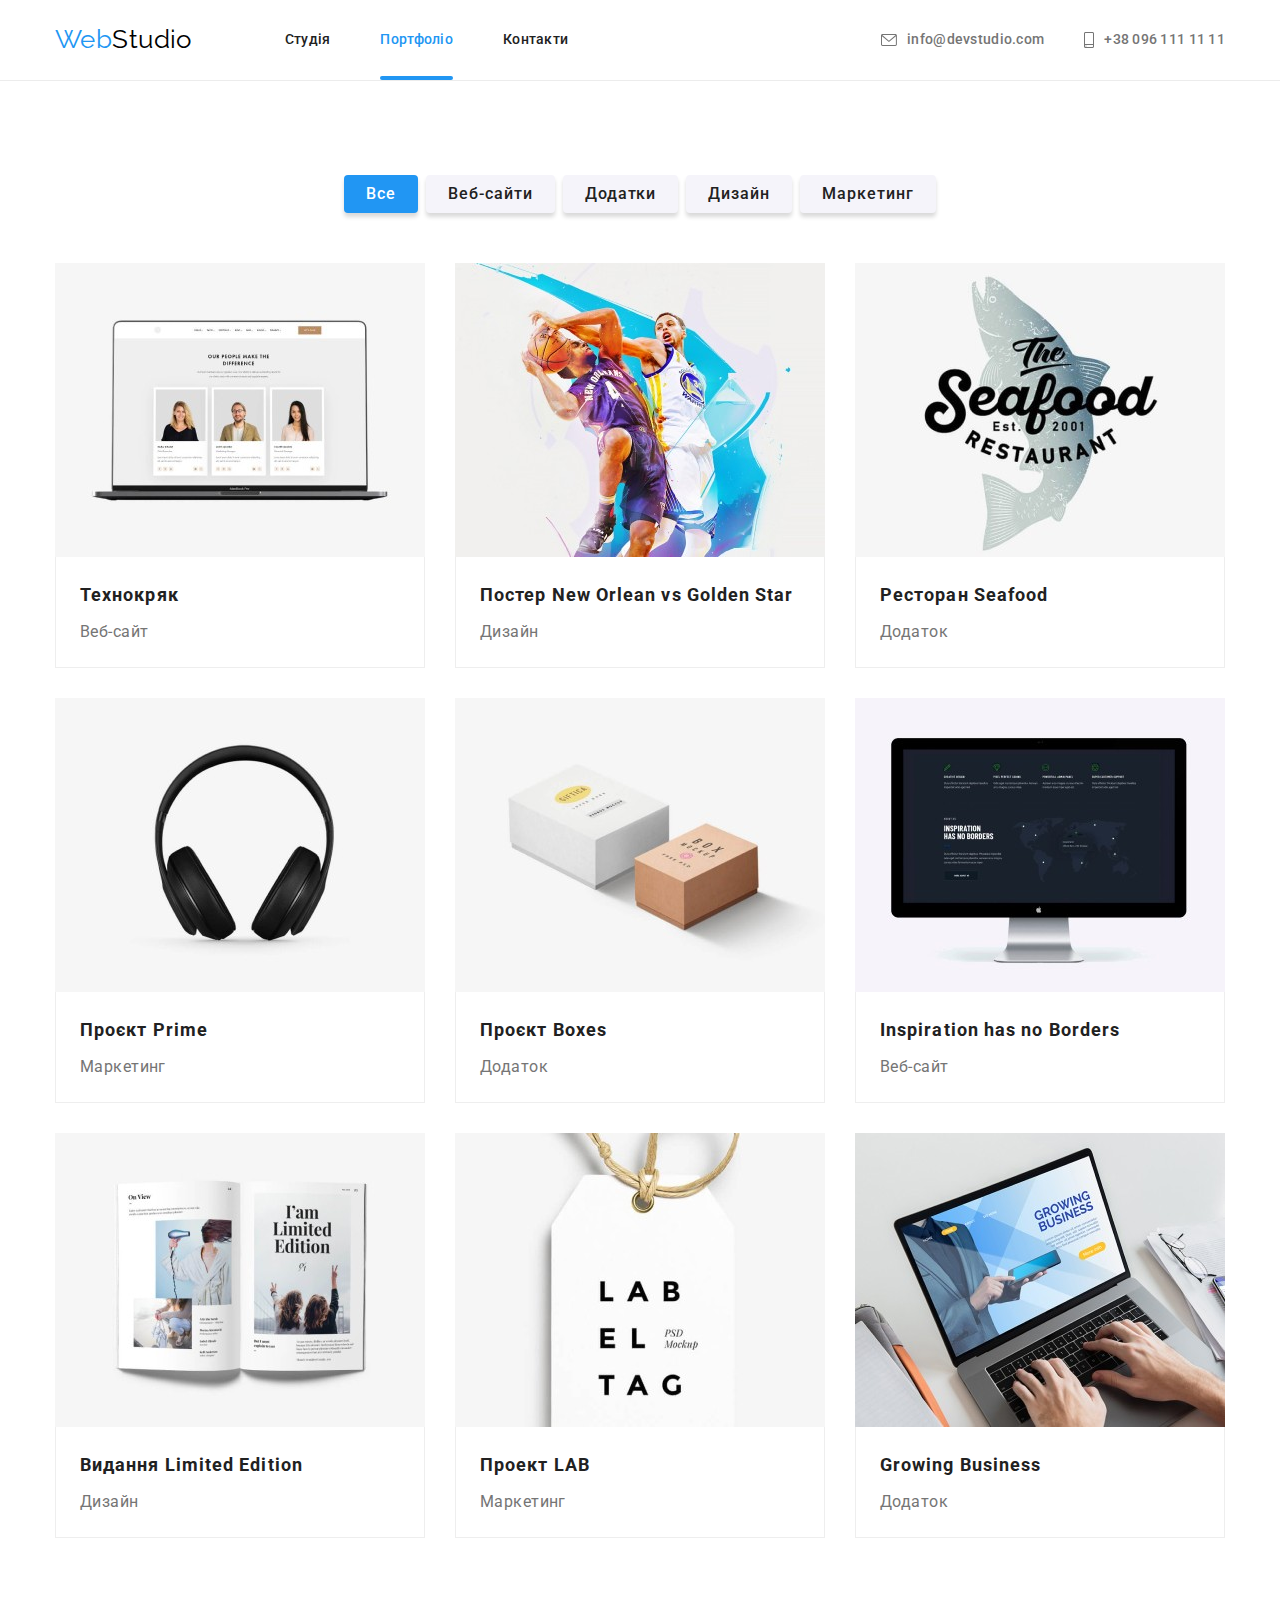
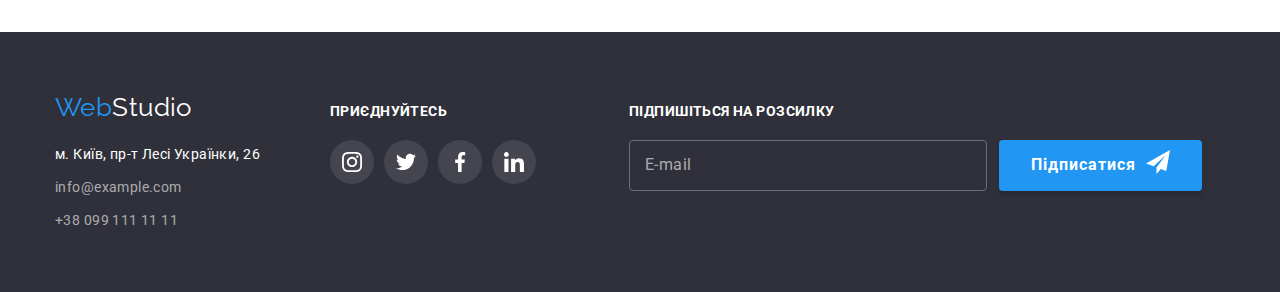
==== portfolio.html @ a23fbb8f "init project" ====
<!DOCTYPE html>
<html lang="en">
  <head>
    <meta charset="UTF-8" />
    <meta http-equiv="X-UA-Compatible" content="IE=edge" />
    <meta name="viewport" content="width=device-width, initial-scale=1.0" />
    <title>WebStudio Portfolio</title>

    <link rel="preconnect" href="https://fonts.googleapis.com" />
    <link rel="preconnect" href="https://fonts.gstatic.com" crossorigin />
    <link
      href="https://fonts.googleapis.com/css2?family=Raleway:wght@700&family=Roboto:wght@400;500;700;900&display=swap"
      rel="stylesheet"
    />
    <link
      rel="stylesheet"
      href="https://cdnjs.cloudflare.com/ajax/libs/modern-normalize/1.1.0/modern-normalize.min.css"
    />
    <link rel="stylesheet" href="./css/common.css" />
    <link rel="stylesheet" href="./css/portfolio.css" />
  </head>

  <body>
    <header class="page-header">
      <div class="container main-nav">
        <a href="./index.html" class="logo"><span>Web</span>Studio</a>

        <nav>
          <ul class="list site-nav">
            <li class="item"><a href="./index.html" class="link">Студія</a></li>
            <li class="item">
              <a href="./portfolio.html" class="link current">Портфоліо</a>
            </li>
            <li class="item"><a href="/" class="link">Контакти</a></li>
          </ul>
        </nav>

        <ul class="list contact">
          <li class="item">
            <a href="mailto:info@devstudio.com" class="link">
              <svg class="icon" width="16" height="12">
                <use href="./images/symbol-defs.svg#icon-envelope"></use>
              </svg>
              <span>info@devstudio.com</span>
            </a>
          </li>
          <li class="item">
            <a href="tel:+380961111111" class="link">
              <svg class="icon" width="10" height="16">
                <use href="./images/symbol-defs.svg#icon-smartphone"></use>
              </svg>
              <span>+38 096 111 11 11</span>
            </a>
          </li>
        </ul>
      </div>
    </header>

    <main>
      <section class="section filter-page">
        <div class="container">
          <h1 class="section-title visually-hidden">Портфоліо</h1>

          <ul class="list filter">
            <li class="filter-item">
              <button type="button" class="button primary">Все</button>
            </li>
            <li class="filter-item">
              <button type="button" class="button secondary">Веб-сайти</button>
            </li>
            <li class="filter-item">
              <button type="button" class="button secondary">Додатки</button>
            </li>
            <li class="filter-item">
              <button type="button" class="button secondary">Дизайн</button>
            </li>
            <li class="filter-item">
              <button type="button" class="button secondary">Маркетинг</button>
            </li>
          </ul>

          <ul class="list project">
            <li class="item">
              <a class="link" href="/">
                <div class="project-thumb">
                  <img
                    src="./images/project1.jpeg"
                    alt="Фото проєкта"
                    width="370"
                    height="294"
                  />
                  <p class="label">
                    Ресурс пропонує комплексні пропозиції з різним рівнем
                    функціоналу та сервісів. Все це дозволить відвідувачу
                    отримати вичерпні відомості про компанію чи приватну особу.
                  </p>
                </div>
                <div class="description">
                  <h2 class="title">Технокряк</h2>
                  <p class="text">Веб-сайт</p>
                </div>
              </a>
            </li>
            <li class="item">
              <a class="link" href="/">
                <div class="project-thumb">
                  <img
                    src="./images/project2.jpeg"
                    alt="Фото проєкта"
                    width="370"
                    height="294"
                  />
                  <p class="label">
                    Ресурс пропонує комплексні пропозиції з різним рівнем
                    функціоналу та сервісів. Все це дозволить відвідувачу
                    отримати вичерпні відомості про компанію чи приватну особу.
                  </p>
                </div>
                <div class="description">
                  <h2 class="title">Постер New Orlean vs Golden Star</h2>
                  <p class="text">Дизайн</p>
                </div>
              </a>
            </li>
            <li class="item">
              <a class="link" href="/">
                <div class="project-thumb">
                  <img
                    src="./images/project3.jpeg"
                    alt="Фото проєкта"
                    width="370"
                    height="294"
                  />
                  <p class="label">
                    Ресурс пропонує комплексні пропозиції з різним рівнем
                    функціоналу та сервісів. Все це дозволить відвідувачу
                    отримати вичерпні відомості про компанію чи приватну особу.
                  </p>
                </div>
                <div class="description">
                  <h2 class="title">Ресторан Seafood</h2>
                  <p class="text">Додаток</p>
                </div>
              </a>
            </li>
            <li class="item">
              <a class="link" href="/">
                <div class="project-thumb">
                  <img
                    src="./images/project4.jpeg"
                    alt="Фото проєкта"
                    width="370"
                    height="294"
                  />
                  <p class="label">
                    Ресурс пропонує комплексні пропозиції з різним рівнем
                    функціоналу та сервісів. Все це дозволить відвідувачу
                    отримати вичерпні відомості про компанію чи приватну особу.
                  </p>
                </div>
                <div class="description">
                  <h2 class="title">Проєкт Prime</h2>
                  <p class="text">Маркетинг</p>
                </div>
              </a>
            </li>
            <li class="item">
              <a class="link" href="/">
                <div class="project-thumb">
                  <img
                    src="./images/project5.jpeg"
                    alt="Фото проєкта"
                    width="370"
                    height="294"
                  />
                  <p class="label">
                    Ресурс пропонує комплексні пропозиції з різним рівнем
                    функціоналу та сервісів. Все це дозволить відвідувачу
                    отримати вичерпні відомості про компанію чи приватну особу.
                  </p>
                </div>
                <div class="description">
                  <h2 class="title">Проєкт Boxes</h2>
                  <p class="text">Додаток</p>
                </div>
              </a>
            </li>
            <li class="item">
              <a class="link" href="/">
                <div class="project-thumb">
                  <img
                    src="./images/project6.jpeg"
                    alt="Фото проєкта"
                    width="370"
                    height="294"
                  />
                  <p class="label">
                    Ресурс пропонує комплексні пропозиції з різним рівнем
                    функціоналу та сервісів. Все це дозволить відвідувачу
                    отримати вичерпні відомості про компанію чи приватну особу.
                  </p>
                </div>
                <div class="description">
                  <h2 class="title">Inspiration has no Borders</h2>
                  <p class="text">Веб-сайт</p>
                </div>
              </a>
            </li>
            <li class="item">
              <a class="link" href="/">
                <div class="project-thumb">
                  <img
                    src="./images/project7.jpeg"
                    alt="Фото проєкта"
                    width="370"
                    height="294"
                  />
                  <p class="label">
                    Ресурс пропонує комплексні пропозиції з різним рівнем
                    функціоналу та сервісів. Все це дозволить відвідувачу
                    отримати вичерпні відомості про компанію чи приватну особу.
                  </p>
                </div>
                <div class="description">
                  <h2 class="title">Видання Limited Edition</h2>
                  <p class="text">Дизайн</p>
                </div>
              </a>
            </li>
            <li class="item">
              <a class="link" href="/">
                <div class="project-thumb">
                  <img
                    src="./images/project8.jpeg"
                    alt="Фото проєкта"
                    width="370"
                    height="294"
                  />
                  <p class="label">
                    Ресурс пропонує комплексні пропозиції з різним рівнем
                    функціоналу та сервісів. Все це дозволить відвідувачу
                    отримати вичерпні відомості про компанію чи приватну особу.
                  </p>
                </div>
                <div class="description">
                  <h2 class="title">Проект LAB</h2>
                  <p class="text">Маркетинг</p>
                </div>
              </a>
            </li>
            <li class="item">
              <a class="link" href="/">
                <div class="project-thumb">
                  <img
                    src="./images/project9.jpeg"
                    alt="Фото проєкта"
                    width="370"
                    height="294"
                  />
                  <p class="label">
                    Ресурс пропонує комплексні пропозиції з різним рівнем
                    функціоналу та сервісів. Все це дозволить відвідувачу
                    отримати вичерпні відомості про компанію чи приватну особу.
                  </p>
                </div>
                <div class="description">
                  <h2 class="title">Growing Business</h2>
                  <p class="text">Додаток</p>
                </div>
              </a>
            </li>
          </ul>
        </div>
      </section>
    </main>

    <footer class="page-footer">
      <div class="container">
        <div class="address-page">
          <a href="./index.html" class="logo"><span>Web</span>Studio</a>

          <address>
            <ul class="list address">
              <li class="item">
                <a
                  class="link"
                  href="https://goo.gl/maps/fJJM2QCTUEpebTVs9"
                  target="_blank"
                  rel="noopener noreferrer"
                >
                  м. Київ, пр-т Лесі Українки, 26
                </a>
              </li>
              <li class="item">
                <a class="link" href="mailto:info@example.com">
                  info@example.com
                </a>
              </li>
              <li class="item no-padding-bottom">
                <a class="link" href="tel:+380991111111"> +38 099 111 11 11 </a>
              </li>
            </ul>
          </address>
        </div>

        <div class="social-footer">
          <h2 class="footer-title">Приєднуйтесь</h2>

          <ul class="list social-page">
            <li class="social-item">
              <a
                href="/"
                class="social-link"
                aria-label="Посилання на інстаграм"
              >
                <svg class="social-icon" width="20" height="20">
                  <use href="./images/symbol-defs.svg#icon-instagram"></use>
                </svg>
              </a>
            </li>
            <li class="social-item">
              <a href="/" class="social-link" aria-label="Посилання на твітер">
                <svg class="social-icon" width="20" height="20">
                  <use href="./images/symbol-defs.svg#icon-twitter"></use>
                </svg>
              </a>
            </li>
            <li class="social-item">
              <a href="/" class="social-link" aria-label="Посилання на фейсбук">
                <svg class="social-icon" width="20" height="20">
                  <use href="./images/symbol-defs.svg#icon-facebook"></use>
                </svg>
              </a>
            </li>
            <li class="social-item">
              <a
                href="/"
                class="social-link"
                aria-label="Посилання на лінкедін"
              >
                <svg class="social-icon" width="20" height="20">
                  <use href="./images/symbol-defs.svg#icon-linkedin"></use>
                </svg>
              </a>
            </li>
          </ul>
        </div>

        <div class="form-footer">
          <h2 class="footer-title">Підпишіться на розсилку</h2>

          <form class="form-mail">
            <div class="form-field">
              <input
                class="form-input"
                type="email"
                name="mail"
                id="mail"
                placeholder=" "
              />
              <label class="form-label" for="mail">E-mail</label>
            </div>

            <button class="button" type="submit">
              Підписатися
              <svg class="social-icon" width="24" height="24">
                <use href="./images/symbol-defs.svg#icon-send"></use>
              </svg>
            </button>
          </form>
        </div>
      </div>
    </footer>
  </body>
</html>
---- css/common.css ----
/* цвет основного текста #757575 */
/* вторичный цвет текста #212121 */
/* белый #FFFFFF */
/* цвет текста адреса rgba(255, 255, 255, 0.6) */
/* акцент #2196F3 */
/* вторичный цвет фона #F5F4FA */
:root {
    --primary-text-color: #757575;
    --title-text-color: #212121;
    --accent-color: #2196F3;
    --primary-white-color: #FFFFFF;
    --logo-color: #000;
    --button-bg-color: #F5F4FA;
    --footer-bg-color: #2F303A;
    --icon-color: #AFB1B8;
    --timing-function: cubic-bezier(0.4, 0, 0.2, 1);
}

body {
    position: relative;
    background-color: var(--primary-white-color);
    color: var(--primary-text-color);

    font-family: 'Roboto', sans-serif;
    font-weight: 400;
    font-size: 14px;
    line-height: 1.7;
    letter-spacing: 0.03em;
}

.list {
    padding: 0;
    margin: 0;
    list-style: none;
}

.logo {
    color: var(--logo-color);

    font-family: 'Raleway', sans-serif;
    font-size: 26px;
    line-height: 1.2;
    text-decoration: none;
}

.page-header .logo {
    padding-top: 24px;
    padding-bottom: 24px;
}

footer .logo {
    display: inline-block;
    margin-bottom: 20px;

    color: var(--primary-white-color);
}

/* page header */
.page-header {
    border-bottom: 1px solid #ECECEC;
}

.container {
    width: 1200px;
    margin: 0 auto;
    padding: 0 15px;
}

.main-nav {
    display: flex;
    align-items: center;
}

/* site nav */
.site-nav {
    display: flex;
    margin-left: 93px;
}

.site-nav > .item,
.contact > .item {
    position: relative;

    display: flex;
    align-items: center;
    padding-top: 32px;
    padding-bottom: 32px;
}

.site-nav .item:not(:last-child) {
    margin-right: 50px;
}

.site-nav .link {
    display: block;

    color: var(--title-text-color);

    font-weight: 500;
    line-height: 1.14;
    letter-spacing: 0.02em;
    text-decoration: none;

    transition: color 250ms var(--timing-function);
}

.site-nav .link.current::after {
    position: absolute;
    bottom: 0;
    left: 0;
    content: "";
    width: 100%;
    height: 4px;

    background: #2196F3;
    border-radius: 2px;
}

/* contact */
.contact {
    display: flex;
    flex-wrap: wrap;
    align-items: center;
    margin-left: auto;
}

.contact .item + .item {
    margin-left: 30px;
}

.contact .link {
    display: flex;
    flex-wrap: wrap;
    align-items: center;
    margin-left: 10px;

    color: var(--primary-text-color);

    font-weight: 500;
    line-height: 1.14;
    letter-spacing: 0.02em;
    text-decoration: none;

    transition: color 250ms var(--timing-function);
}

.contact .link .icon {
    display: block;
    margin-right: 10px;

    fill: var(--primary-text-color);

    transition: fill 250ms var(--timing-function);
}

.contact .link:hover .icon,
.contact .link:focus .icon,
.modal .modal-close:hover,
.modal .modal-close:focus  {
    fill: var(--accent-color);
}


/* button */
.button {
    display: inline-flex;
    padding: 10px 32px;
    text-align: center;
    border-radius: 4px;
    box-shadow: 0px 4px 4px rgba(0, 0, 0, 0.15);
    border: none;

    background-color: var(--accent-color);
    color: var(--primary-white-color);

    font-family: 'Roboto', sans-serif;
    font-weight: 700;
    font-size: 16px;
    line-height: 1.9;
    letter-spacing: 0.06em;

    transition: background-color 250ms var(--timing-function);

    cursor: pointer;
}

.button:hover,
.button:focus {
    background-color: #188CE8;
}

/* main */
.section {
    padding-top: 94px;
    padding-bottom: 94px;
}

.section.no-padding-bottom {
    padding-bottom: 0;
}

.section-title {
    margin-top: 0;
    margin-bottom: 50px;

    color: var(--title-text-color);

    font-weight: 700;
    font-size: 36px;
    line-height: 1.17;
    text-align: center;
}

.visually-hidden {
    position: absolute;
    white-space: nowrap;
    width: 1px;
    height: 1px;
    overflow: hidden;
    border: 0;
    padding: 0;
    clip: rect(0 0 0 0);
    clip-path: inset(50%);
    margin: -1px;
}

/* footer */
footer {
    background-color: var(--footer-bg-color);
}

.page-footer {
    padding: 60px 0;
}

.page-footer .container {
    display: flex;
    flex-wrap: wrap;
    align-items: flex-start;
}

.page-footer .address-page {
    margin-right: 70px;
}

/* address */
.address > .item {
    margin-bottom: 9px;
}

.address > .item.no-padding-bottom {
    margin-bottom: 0;
}

.address .link {
    color: rgba(255, 255, 255, 0.6);

    font-style: normal;
    text-decoration: none;

    transition: color 250ms var(--timing-function);
}

.address > .item:first-child .link {
    color: var(--primary-white-color);
    transition: color 250ms var(--timing-function);
}

/* social */
.social-footer {
    margin-right: 93px;
}
.page-footer .footer-title {
    margin-top: 12px;
    margin-bottom: 20px;

    color: var(--primary-white-color);

    font-size: 14px;
    font-weight: 700;
    line-height: 1.14;
    text-transform: uppercase;
}

.social-footer .social-page {
    display: flex;
    flex-wrap: wrap;
    justify-content: center;
}

.social-footer .social-item:not(:last-child) {
    margin-right: 10px;
}

.social-footer .social-item:not(:nth-last-child(-n + 4)) {
    margin-bottom: 10px;
}

.social-footer .social-link {
    width: 44px;
    height: 44px;
    display: flex;
    justify-content: center;
    align-items: center;

    border-radius: 50% 50%;
    background-color: rgba(255, 255, 255, 0.1);
    
    transition: background-color 250ms var(--timing-function);

    cursor: pointer;
}

.social-footer .social-link:hover,
.social-footer .social-link:focus {
    border-radius: 50% 50%;
    background-color: var(--accent-color);
}

.social-footer .social-icon,
.form-footer .social-icon {
    fill: var(--primary-white-color);
}

.social-footer .social-link:hover .social-icon,
.social-footer .social-link:focus .social-icon,
.form-footer .button:hover .social-icon,
.form-footer .button:focus .social-icon {
    fill: var(--primary-white-color);
}

/* form */
.form-footer .form-mail {
    display: flex;
    flex-wrap: wrap;
}

.form-mail .form-field {
    position: relative;
    overflow: hidden;
}

.form-footer .form-input {
    display: block;
    min-width: 358px;
    padding: 15px 16px;
    margin-right: 12px;

    background-color: rgba(255, 255, 255, 0);
    color: var(--primary-text-color);

    border: 1px solid rgba(255, 255, 255, 0.3);
    box-shadow: 0px 4px 4px rgba(0, 0, 0, 0.15);
    border-radius: 4px;
    outline: transparent;

    transition: border 250ms var(--timing-function);
}

.form-footer .form-label {
    color: rgba(255, 255, 255, 0.6);

    font-size: 16px;
    line-height: 1.25;
}

.form-mail .form-label {
    position: absolute;
    top: 50%;
    left: 16px;

    transform: translateY(-50%);
    transition: transform 250ms var(--timing-function);
}

.form-footer .social-icon {
    margin-left: 10px;
}

.form-input:hover + .form-label,
.form-input:focus + .form-label,
.form-input:not(:placeholder-shown) + .form-label {
    transform: translateY(150%);
}

.logo > span,
.site-nav .link.current,
.site-nav .link:hover,
.site-nav .link:focus,
.contact .link:hover,
.contact .link:focus,
.address .link:hover,
.address .link:focus,
.address > .item:first-child .link:hover,
.address > .item:first-child .link:focus {
    color: var(--accent-color);
}

/* backdrop */
.backdrop {
    position: fixed;
    top: 0;
    left: 0;
    width: 100%;
    height: 100%;
    background-color: rgba(0, 0, 0, 0.2);

    opacity: 1;
    transition: opacity 1000ms var(--timing-function);
}

.backdrop.is-hidden {
    opacity: 0;
    pointer-events: none;
}

/* modal */
.modal {
    position: absolute;

    min-width: 528px;
    /* min-height: 500px; */
    top: 50%;
    left: 50%;
    padding: 40px;
    text-align: center;

    background-color: #FFFFFF;
    box-shadow: 0px 1px 3px rgba(0, 0, 0, 0.12), 0px 1px 1px rgba(0, 0, 0, 0.14), 0px 2px 1px rgba(0, 0, 0, 0.2);
    border-radius: 4px;

    transform: translate(-50%, -50%) scale(1);
    transition: transform 500ms var(--timing-function) 1000ms;
}

.backdrop.is-hidden .modal {
    transform: translate(-50%, -50%) scale(0);
}

.modal .modal-close {
    position: absolute;
    top: 8px;
    right: 8px;

    width: 30px;
    height: 30px;

    background-color: var(--primary-white-color);
    border: 1px solid rgba(0, 0, 0, 0.1);
    border-radius: 50% 50%;

    transition: border 250ms var(--timing-function),
    fill 250ms var(--timing-function);
    cursor: pointer;
}

.modal .modal-close:hover,
.modal .modal-close:focus {
    border: 1px solid var(--accent-color);
}

.modal .form-legend {
    margin-bottom: 12px;

    color: var(--title-text-color);

    font-weight: 700;
    font-size: 20px;
    line-height: 1.15;
}

.form-modal {
    width: 100%;
    margin-left: auto;
    margin-right: auto;
}

.form-modal .form-field {
    position: relative;

    display: flex;
    flex-direction: column;
    text-align: left;

    font-size: 12px;
    line-height: 1.17;
    letter-spacing: 0.01em;
}

.form-modal .form-field:not(:nth-last-child(3)) {
    margin-bottom: 10px;
}

.form-field input {
    margin: 0;
    padding: 11px 12px 11px 42px;

    color: #000;
    border: 1px solid rgba(33, 33, 33, 0.2);
    border-radius: 4px;

    font-family: 'Roboto', sans-serif;
    font-weight: 400;
    font-size: 16px;
    line-height: 0;

    transition: border 250ms var(--timing-function);
    cursor: pointer;
}

.form-field span {
    margin-bottom: 4px;
}

.form-field input::placeholder {
    color: rgba(117, 117, 117, 0.5);
}

.form-field .form-icon {
    position: absolute;
    bottom: calc(0% + 12px);
    left: 12px;

    fill: var(--title-text-color);

    transition: fill 250ms var(--timing-function);
}

.form-modal .form-checkbox {
    display: flex;
    margin-bottom: 30px;
    align-items: center;
    justify-content: center;

    cursor: pointer;
}

.checkbox {
    -webkit-appearance: none;
    -moz-appearance: none;
    appearance: none;

    position: absolute;
}

.checkbox-icon {
    position: relative;
    display: inline-block;
    width: 16px;
    height: 15px;
    margin-right: 9px;

    border: 2px solid var(--title-text-color);
    border-radius: 4px;

    transition: background-color 250ms var(--timing-function),
    border 250ms var(--timing-function);
}

.checkbox:checked + .checkbox-icon {
    border-color: var(--accent-color);
    background-color: var(--accent-color);
    background-origin: content-box;
}

.checkbox:focus + .checkbox-icon {
    outline: var(--accent-color);
    border: 2px solid blue;
}

.checkbox-icon .form-icon {
    position: absolute;
    top: 50%;
    left: 50%;
    transform: translate(-50%, -50%);
    fill: transparent;

    transition: fill 250ms var(--timing-function);
}

.checkbox:checked + .checkbox-icon .form-icon {
    fill: var(--primary-white-color);
}

.form-checkbox a {
    color: var(--accent-color);
}

.form-field .comment {
    resize: none;
    padding: 11px 16px;

    color: #000;
    border: 1px solid rgba(33, 33, 33, 0.2);
    border-radius: 4px;

    cursor: pointer;
}

.form-field:nth-last-child(3) {
    margin-bottom: 20px;
}

.form-modal .button {
    padding: 10px 52px;
}

.form-input:hover,
.form-input:focus,
.form-field .comment:hover,
.form-field .comment:focus {
    border: 1px solid var(--accent-color); 
}

.form-field:hover .form-icon,
.form-input:focus + .form-icon {
    fill: var(--accent-color);
}
---- css/portfolio.css ----
.filter {
    display: flex;
    flex-wrap: wrap;
    justify-content: center;
    margin-bottom: 50px;

}

.filter .filter-item:not(:last-child) {
    margin-right: 8px;
}

.filter .button {
    padding: 6px 22px;
    border-radius: 4px;
    border: none;
    /* margin-right: 8px; */

    font-family: 'Roboto', sans-serif;
    font-weight: 500;
    font-size: 16px;
    line-height: 1.6;

    transition: background-color 250ms var(--timing-function), 
    color 250ms var(--timing-function), 
    box-shadow 250ms var(--timing-function);

    cursor: pointer;
}

.filter .button.primary {
    background-color: var(--accent-color);
    color: var(--primary-white-color);
}

.filter .button.secondary {
    background-color: var(--button-bg-color);
    color: var(--title-text-color);
}

.filter .button:hover,
.filter .button:focus {
    background-color: var(--accent-color);
    color: var(--primary-white-color);
    box-shadow: 0px 3px 1px rgba(0, 0, 0, 0.1), 0px 1px 2px rgba(0, 0, 0, 0.08), 0px 2px 2px rgba(0, 0, 0, 0.12);
}

.project {
    display: flex;
    flex-wrap: wrap;
    margin: -15px;
}

.project > .item {
    margin: 15px;
    width: 370px;
    line-height: 0;
}

.project .link {
    display: block;
    transition: box-shadow 250ms var(--timing-function);

    cursor: pointer;
}

.project .link:hover,
.project .link:focus {
    box-shadow: 0px 1px 1px rgba(0, 0, 0, 0.12), 0px 4px 4px rgba(0, 0, 0, 0.06), 1px 4px 6px rgba(0, 0, 0, 0.16);
}

.project a {
    text-decoration: none;
}

.project a:visited {
    color: inherit;
}

.project .project-thumb {
    position: relative;
    overflow: hidden;
}

.project .project-thumb::before {
    position: absolute;
    content: "";
    width: 100%;
    height: 100%;
    
    background-color: rgba(33, 150, 243, 0.9);

    transform: translateY(100%);
    transition: transform 250ms var(--timing-function);
}

.project .link:hover .project-thumb::before,
.project .link:focus .project-thumb::before {
    transform: translateY(0);
}

.project-thumb .label {
    position: absolute;

    width: 322px;
    margin: 0;
    top: 150%;
    left: 50%;
    
    color: #FFFFFF;
    font-size: 18px;
    line-height: 1.56;

    transform: translate(-50%, -50%);
    transition: transform 250ms var(--timing-function);
}

.project .link:hover .label,
.project .link:focus .label {
    transform: translate(-50%, -225%);
}

.description {
    padding: 20px 24px;
    border-right: 1px solid #EEEEEE;
    border-left: 1px solid #EEEEEE;
    border-bottom: 1px solid #EEEEEE;
    text-align: left;
}

.project .title {
    margin-top: 0;
    margin-bottom: 4px;

    color: var(--title-text-color);

    font-weight: 700;
    font-size: 18px;
    line-height: 2;
    letter-spacing: 0.06em;
}

.project .text {
    margin-top: 0;
    margin-bottom: 0;

    color: var(--primary-text-color);

    font-size: 16px;
    line-height: 1.88;
}
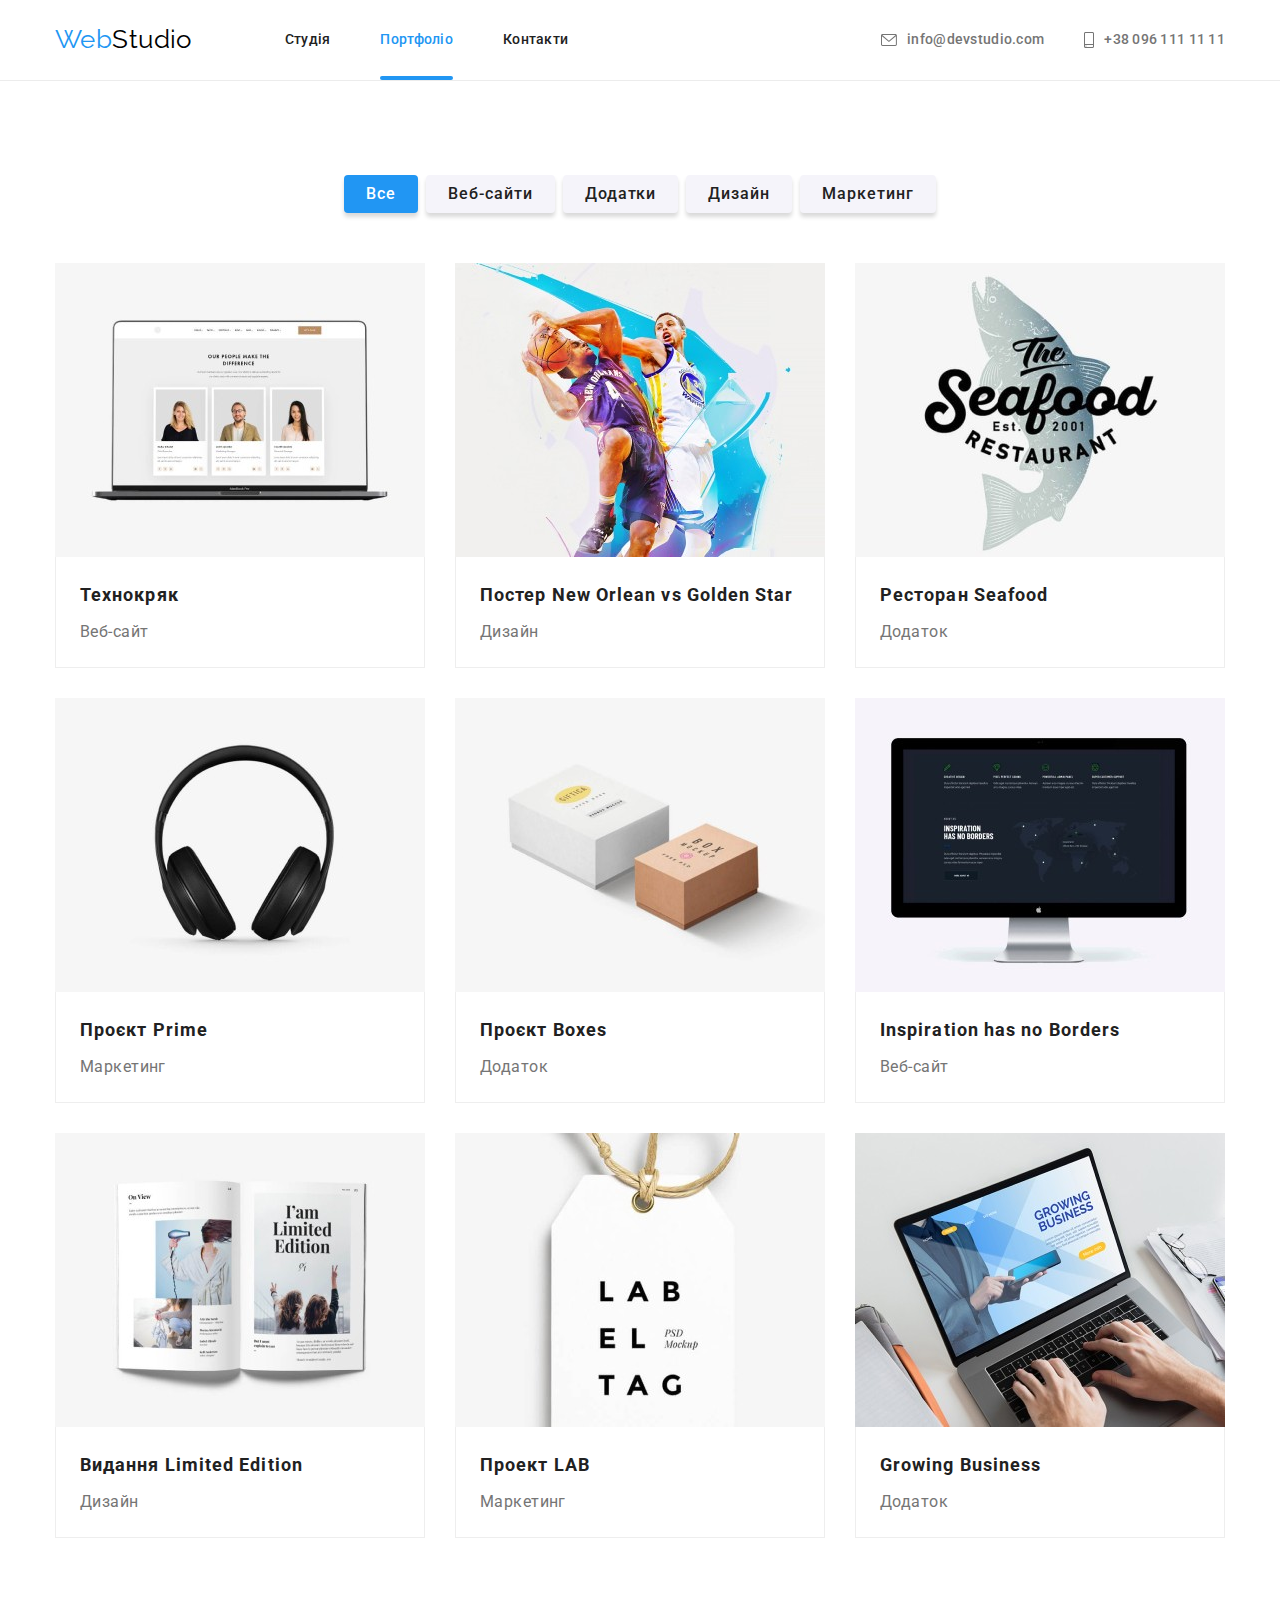
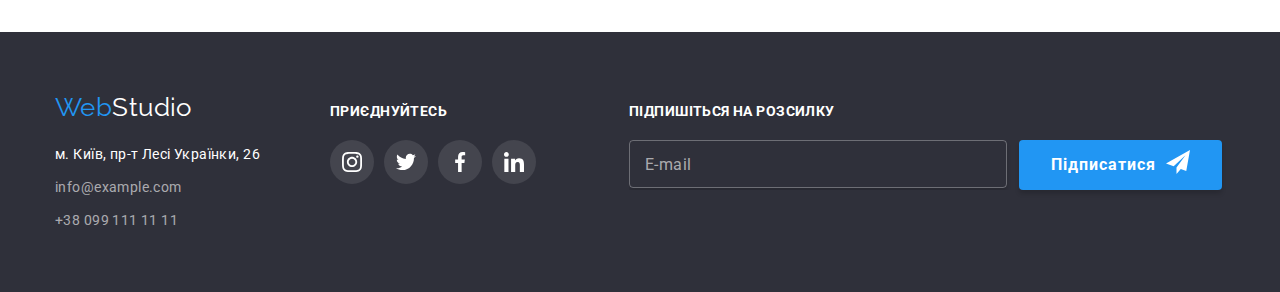
==== commit 84ac1738: "add BEM" ====
--- a/portfolio.html
+++ b/portfolio.html
@@ -22,31 +22,35 @@
 
   <body>
     <header class="page-header">
-      <div class="container main-nav">
-        <a href="./index.html" class="logo"><span>Web</span>Studio</a>
-
-        <nav>
+      <div class="container page-header__main-nav">
+        <a href="./index.html" class="logo page-header__logo"><span class="logo__text">Web</span>Studio</a>
+
+        <nav class="page-header__nav">
           <ul class="list site-nav">
-            <li class="item"><a href="./index.html" class="link">Студія</a></li>
-            <li class="item">
-              <a href="./portfolio.html" class="link current">Портфоліо</a>
-            </li>
-            <li class="item"><a href="/" class="link">Контакти</a></li>
+            <li class="site-nav__item">
+              <a href="/" class="site-nav__link">Студія</a>
+            </li>
+            <li class="site-nav__item">
+              <a href="./portfolio.html" class="site-nav__link site-nav__link--current">Портфоліо</a>
+            </li>
+            <li class="site-nav__item">
+              <a href="/" class="site-nav__link">Контакти</a>
+            </li>
           </ul>
         </nav>
 
         <ul class="list contact">
-          <li class="item">
-            <a href="mailto:info@devstudio.com" class="link">
-              <svg class="icon" width="16" height="12">
+          <li class="contact__item">
+            <a href="mailto:info@devstudio.com" class="contact__link">
+              <svg class="contact__icon" width="16" height="12">
                 <use href="./images/symbol-defs.svg#icon-envelope"></use>
               </svg>
               <span>info@devstudio.com</span>
             </a>
           </li>
-          <li class="item">
-            <a href="tel:+380961111111" class="link">
-              <svg class="icon" width="10" height="16">
+          <li class="contact__item">
+            <a href="tel:+380961111111" class="contact__link">
+              <svg class="contact__icon" width="10" height="16">
                 <use href="./images/symbol-defs.svg#icon-smartphone"></use>
               </svg>
               <span>+38 096 111 11 11</span>
@@ -275,70 +279,81 @@
     </main>
 
     <footer class="page-footer">
-      <div class="container">
+      <div class="container page-footer__container">
         <div class="address-page">
-          <a href="./index.html" class="logo"><span>Web</span>Studio</a>
+          <a href="./index.html" class="logo page-footer__logo"
+            ><span class="logo__text">Web</span>Studio</a
+          >
 
           <address>
             <ul class="list address">
-              <li class="item">
+              <li class="address__item">
                 <a
-                  class="link"
+                  class="address__link address__link--white-color"
                   href="https://goo.gl/maps/fJJM2QCTUEpebTVs9"
                   target="_blank"
                   rel="noopener noreferrer"
+                  >м. Київ, пр-т Лесі Українки, 26</a
                 >
-                  м. Київ, пр-т Лесі Українки, 26
-                </a>
               </li>
-              <li class="item">
-                <a class="link" href="mailto:info@example.com">
-                  info@example.com
-                </a>
+              <li class="address__item">
+                <a class="address__link" href="mailto:info@example.com"
+                  >info@example.com</a
+                >
               </li>
-              <li class="item no-padding-bottom">
-                <a class="link" href="tel:+380991111111"> +38 099 111 11 11 </a>
+              <li class="address__item no-padding-bottom">
+                <a class="address__link" href="tel:+380991111111"
+                  >+38 099 111 11 11</a
+                >
               </li>
             </ul>
           </address>
         </div>
 
-        <div class="social-footer">
-          <h2 class="footer-title">Приєднуйтесь</h2>
-
-          <ul class="list social-page">
-            <li class="social-item">
+        <div class="social-page">
+          <h2 class="footer__title">Приєднуйтесь</h2>
+
+          <ul class="list social">
+            <li class="social__item">
               <a
+                class="social__link"
                 href="/"
-                class="social-link"
                 aria-label="Посилання на інстаграм"
               >
-                <svg class="social-icon" width="20" height="20">
+                <svg class="social__icon" width="20" height="20">
                   <use href="./images/symbol-defs.svg#icon-instagram"></use>
                 </svg>
               </a>
             </li>
-            <li class="social-item">
-              <a href="/" class="social-link" aria-label="Посилання на твітер">
-                <svg class="social-icon" width="20" height="20">
+            <li class="social__item">
+              <a 
+              class="social__link" 
+              href="/" 
+              aria-label="Посилання на твітер"
+              >
+                <svg class="social__icon" width="20" height="20">
                   <use href="./images/symbol-defs.svg#icon-twitter"></use>
                 </svg>
               </a>
             </li>
-            <li class="social-item">
-              <a href="/" class="social-link" aria-label="Посилання на фейсбук">
-                <svg class="social-icon" width="20" height="20">
+            <li class="social__item">
+              <a
+                class="social__link"
+                href="/"
+                aria-label="Посилання на фейсбук"
+              >
+                <svg class="social__icon" width="20" height="20">
                   <use href="./images/symbol-defs.svg#icon-facebook"></use>
                 </svg>
               </a>
             </li>
-            <li class="social-item">
+            <li class="social__item">
               <a
+                class="social__link"
                 href="/"
-                class="social-link"
                 aria-label="Посилання на лінкедін"
               >
-                <svg class="social-icon" width="20" height="20">
+                <svg class="social__icon" width="20" height="20">
                   <use href="./images/symbol-defs.svg#icon-linkedin"></use>
                 </svg>
               </a>
@@ -346,24 +361,28 @@
           </ul>
         </div>
 
-        <div class="form-footer">
-          <h2 class="footer-title">Підпишіться на розсилку</h2>
+        <div class="form-page">
+          <h2 class="footer__title">Підпишіться на розсилку</h2>
 
           <form class="form-mail">
-            <div class="form-field">
+            <div class="form-mail__field">
               <input
-                class="form-input"
+                class="form-mail__input"
                 type="email"
                 name="mail"
                 id="mail"
                 placeholder=" "
               />
-              <label class="form-label" for="mail">E-mail</label>
+              <label class="form-mail__label" for="mail">E-mail</label>
             </div>
 
             <button class="button" type="submit">
               Підписатися
-              <svg class="social-icon" width="24" height="24">
+              <svg
+                class="button__icon button__icon--left"
+                width="24"
+                height="24"
+              >
                 <use href="./images/symbol-defs.svg#icon-send"></use>
               </svg>
             </button>
--- a/css/common.css
+++ b/css/common.css
@@ -34,183 +34,6 @@
     list-style: none;
 }
 
-.logo {
-    color: var(--logo-color);
-
-    font-family: 'Raleway', sans-serif;
-    font-size: 26px;
-    line-height: 1.2;
-    text-decoration: none;
-}
-
-.page-header .logo {
-    padding-top: 24px;
-    padding-bottom: 24px;
-}
-
-footer .logo {
-    display: inline-block;
-    margin-bottom: 20px;
-
-    color: var(--primary-white-color);
-}
-
-/* page header */
-.page-header {
-    border-bottom: 1px solid #ECECEC;
-}
-
-.container {
-    width: 1200px;
-    margin: 0 auto;
-    padding: 0 15px;
-}
-
-.main-nav {
-    display: flex;
-    align-items: center;
-}
-
-/* site nav */
-.site-nav {
-    display: flex;
-    margin-left: 93px;
-}
-
-.site-nav > .item,
-.contact > .item {
-    position: relative;
-
-    display: flex;
-    align-items: center;
-    padding-top: 32px;
-    padding-bottom: 32px;
-}
-
-.site-nav .item:not(:last-child) {
-    margin-right: 50px;
-}
-
-.site-nav .link {
-    display: block;
-
-    color: var(--title-text-color);
-
-    font-weight: 500;
-    line-height: 1.14;
-    letter-spacing: 0.02em;
-    text-decoration: none;
-
-    transition: color 250ms var(--timing-function);
-}
-
-.site-nav .link.current::after {
-    position: absolute;
-    bottom: 0;
-    left: 0;
-    content: "";
-    width: 100%;
-    height: 4px;
-
-    background: #2196F3;
-    border-radius: 2px;
-}
-
-/* contact */
-.contact {
-    display: flex;
-    flex-wrap: wrap;
-    align-items: center;
-    margin-left: auto;
-}
-
-.contact .item + .item {
-    margin-left: 30px;
-}
-
-.contact .link {
-    display: flex;
-    flex-wrap: wrap;
-    align-items: center;
-    margin-left: 10px;
-
-    color: var(--primary-text-color);
-
-    font-weight: 500;
-    line-height: 1.14;
-    letter-spacing: 0.02em;
-    text-decoration: none;
-
-    transition: color 250ms var(--timing-function);
-}
-
-.contact .link .icon {
-    display: block;
-    margin-right: 10px;
-
-    fill: var(--primary-text-color);
-
-    transition: fill 250ms var(--timing-function);
-}
-
-.contact .link:hover .icon,
-.contact .link:focus .icon,
-.modal .modal-close:hover,
-.modal .modal-close:focus  {
-    fill: var(--accent-color);
-}
-
-
-/* button */
-.button {
-    display: inline-flex;
-    padding: 10px 32px;
-    text-align: center;
-    border-radius: 4px;
-    box-shadow: 0px 4px 4px rgba(0, 0, 0, 0.15);
-    border: none;
-
-    background-color: var(--accent-color);
-    color: var(--primary-white-color);
-
-    font-family: 'Roboto', sans-serif;
-    font-weight: 700;
-    font-size: 16px;
-    line-height: 1.9;
-    letter-spacing: 0.06em;
-
-    transition: background-color 250ms var(--timing-function);
-
-    cursor: pointer;
-}
-
-.button:hover,
-.button:focus {
-    background-color: #188CE8;
-}
-
-/* main */
-.section {
-    padding-top: 94px;
-    padding-bottom: 94px;
-}
-
-.section.no-padding-bottom {
-    padding-bottom: 0;
-}
-
-.section-title {
-    margin-top: 0;
-    margin-bottom: 50px;
-
-    color: var(--title-text-color);
-
-    font-weight: 700;
-    font-size: 36px;
-    line-height: 1.17;
-    text-align: center;
-}
-
 .visually-hidden {
     position: absolute;
     white-space: nowrap;
@@ -224,53 +47,201 @@
     margin: -1px;
 }
 
+/* logo */
+.logo {
+    display: inline-block;
+    color: var(--logo-color);
+
+    font-family: 'Raleway', sans-serif;
+    font-size: 26px;
+    line-height: 1.2;
+    text-decoration: none;
+}
+
+.page-header__logo {
+    padding-top: 24px;
+    padding-bottom: 24px;
+}
+
+.page-footer__logo {
+    margin-bottom: 20px;
+
+    color: var(--primary-white-color);
+}
+
+/* page header */
+.page-header {
+    border-bottom: 1px solid #ECECEC;
+}
+
+.container {
+    width: 1200px;
+    margin: 0 auto;
+    padding: 0 15px;
+}
+
+.page-header__main-nav {
+    display: flex;
+    align-items: center;
+} 
+
+/* site nav */
+.site-nav {
+    display: flex;
+    margin-left: 93px;
+}
+
+.site-nav__item,
+.contact__item {
+    position: relative;
+
+    display: flex;
+    align-items: center;
+    padding-top: 32px;
+    padding-bottom: 32px;
+}
+
+.site-nav__item:not(:last-child) {
+    margin-right: 50px;
+}
+
+.site-nav__link {
+    display: block;
+
+    color: var(--title-text-color);
+
+    font-weight: 500;
+    line-height: 1.14;
+    letter-spacing: 0.02em;
+    text-decoration: none;
+
+    transition: color 250ms var(--timing-function);
+}
+
+.site-nav__link--current::after {
+    position: absolute;
+
+    bottom: 0;
+    left: 0;
+    content: "";
+    width: 100%;
+    height: 4px;
+
+    background: #2196F3;
+    border-radius: 2px;
+}
+
+/* contact */
+.contact {
+    display: flex;
+    flex-wrap: wrap;
+    align-items: center;
+    margin-left: auto;
+}
+
+.contact__item + .contact__item {
+    margin-left: 30px;
+}
+
+.contact__link {
+    display: flex;
+    flex-wrap: wrap;
+    align-items: center;
+    margin-left: 10px;
+
+    color: var(--primary-text-color);
+
+    font-weight: 500;
+    line-height: 1.14;
+    letter-spacing: 0.02em;
+    text-decoration: none;
+
+    transition: color 250ms var(--timing-function);
+}
+
+.contact__icon {
+    display: block;
+    margin-right: 10px;
+
+    fill: var(--primary-text-color);
+
+    transition: fill 250ms var(--timing-function);
+}
+
+.contact__link:hover .contact__icon,
+.contact__link:focus .contact__icon  {
+    fill: var(--accent-color);
+}
+
+
+/* button */
+.button {
+    display: inline-flex;
+    padding: 10px 32px;
+    text-align: center;
+    border-radius: 4px;
+    box-shadow: 0px 4px 4px rgba(0, 0, 0, 0.15);
+    border: none;
+
+    background-color: var(--accent-color);
+    color: var(--primary-white-color);
+
+    font-family: 'Roboto', sans-serif;
+    font-weight: 700;
+    font-size: 16px;
+    line-height: 1.9;
+    letter-spacing: 0.06em;
+
+    transition: background-color 250ms var(--timing-function);
+
+    cursor: pointer;
+}
+
+.button:hover,
+.button:focus {
+    background-color: #188CE8;
+}
+
+.button--big {
+    padding: 10px 52px;
+}
+
+/* main */
+.section {
+    padding-top: 94px;
+    padding-bottom: 94px;
+}
+
+.no-padding-bottom {
+    padding-bottom: 0;
+}
+
+.section__title {
+    margin-top: 0;
+    margin-bottom: 50px;
+
+    color: var(--title-text-color);
+
+    font-weight: 700;
+    font-size: 36px;
+    line-height: 1.17;
+    text-align: center;
+}
+
 /* footer */
-footer {
-    background-color: var(--footer-bg-color);
-}
-
 .page-footer {
     padding: 60px 0;
-}
-
-.page-footer .container {
+
+    background-color: var(--footer-bg-color);
+}
+
+.page-footer__container {
     display: flex;
     flex-wrap: wrap;
     align-items: flex-start;
 }
 
-.page-footer .address-page {
-    margin-right: 70px;
-}
-
-/* address */
-.address > .item {
-    margin-bottom: 9px;
-}
-
-.address > .item.no-padding-bottom {
-    margin-bottom: 0;
-}
-
-.address .link {
-    color: rgba(255, 255, 255, 0.6);
-
-    font-style: normal;
-    text-decoration: none;
-
-    transition: color 250ms var(--timing-function);
-}
-
-.address > .item:first-child .link {
-    color: var(--primary-white-color);
-    transition: color 250ms var(--timing-function);
-}
-
-/* social */
-.social-footer {
-    margin-right: 93px;
-}
-.page-footer .footer-title {
+.footer__title {
     margin-top: 12px;
     margin-bottom: 20px;
 
@@ -282,67 +253,93 @@
     text-transform: uppercase;
 }
 
-.social-footer .social-page {
+/* address */
+.address-page {
+    margin-right: 70px;
+}
+
+.address__item:not(:last-child) {
+    margin-bottom: 9px;
+}
+
+.address__link {
+    color: rgba(255, 255, 255, 0.6);
+
+    font-style: normal;
+    text-decoration: none;
+
+    transition: color 250ms var(--timing-function);
+}
+
+.address__link--white-color {
+    color: var(--primary-white-color);
+
+    transition: color 250ms var(--timing-function);
+}
+
+/* social */
+.social-page {
+    margin-right: 93px;
+}
+
+.social {
     display: flex;
     flex-wrap: wrap;
     justify-content: center;
 }
 
-.social-footer .social-item:not(:last-child) {
+.social__item:not(:last-child) {
     margin-right: 10px;
 }
 
-.social-footer .social-item:not(:nth-last-child(-n + 4)) {
+.social__item:not(:nth-last-child(-n + 4)) {
     margin-bottom: 10px;
 }
 
-.social-footer .social-link {
+.social__link {
+    display: flex;
+    justify-content: center;
+    align-items: center;
+
     width: 44px;
     height: 44px;
-    display: flex;
-    justify-content: center;
-    align-items: center;
 
     border-radius: 50% 50%;
     background-color: rgba(255, 255, 255, 0.1);
     
     transition: background-color 250ms var(--timing-function);
-
     cursor: pointer;
 }
 
-.social-footer .social-link:hover,
-.social-footer .social-link:focus {
+.social__link:hover,
+.social__link:focus {
     border-radius: 50% 50%;
     background-color: var(--accent-color);
 }
 
-.social-footer .social-icon,
-.form-footer .social-icon {
+.social__icon,
+.button__icon {
     fill: var(--primary-white-color);
 }
 
-.social-footer .social-link:hover .social-icon,
-.social-footer .social-link:focus .social-icon,
-.form-footer .button:hover .social-icon,
-.form-footer .button:focus .social-icon {
-    fill: var(--primary-white-color);
+.button__icon--left {
+    margin-left: 10px;
 }
 
 /* form */
-.form-footer .form-mail {
-    display: flex;
-    flex-wrap: wrap;
-}
-
-.form-mail .form-field {
+.form-mail {
+    display: flex;
+}
+
+.form-mail__field {
     position: relative;
     overflow: hidden;
 }
 
-.form-footer .form-input {
-    display: block;
-    min-width: 358px;
+.form-mail__input {
+    display: inline-block;
+
+    min-width: 378px;
     padding: 15px 16px;
     margin-right: 12px;
 
@@ -357,42 +354,36 @@
     transition: border 250ms var(--timing-function);
 }
 
-.form-footer .form-label {
+.form-mail__label {
+    position: absolute;
+    top: 50%;
+    left: 16px;
+
     color: rgba(255, 255, 255, 0.6);
 
     font-size: 16px;
     line-height: 1.25;
-}
-
-.form-mail .form-label {
-    position: absolute;
-    top: 50%;
-    left: 16px;
 
     transform: translateY(-50%);
     transition: transform 250ms var(--timing-function);
 }
 
-.form-footer .social-icon {
-    margin-left: 10px;
-}
-
-.form-input:hover + .form-label,
-.form-input:focus + .form-label,
-.form-input:not(:placeholder-shown) + .form-label {
+.form-mail__input:hover + .form-mail__label,
+.form-mail__input:focus + .form-mail__label,
+.form-mail__input:not(:placeholder-shown) + .form-mail__label {
     transform: translateY(150%);
 }
 
-.logo > span,
-.site-nav .link.current,
-.site-nav .link:hover,
-.site-nav .link:focus,
-.contact .link:hover,
-.contact .link:focus,
-.address .link:hover,
-.address .link:focus,
-.address > .item:first-child .link:hover,
-.address > .item:first-child .link:focus {
+.logo__text,
+.site-nav__link--current,
+.site-nav__link:hover,
+.site-nav__link:focus,
+.contact__link:hover,
+.contact__link:focus,
+.address__link:hover,
+.address__link:focus,
+.address__item:first-child .address__link:hover,
+.address__item:first-child .address__link:focus {
     color: var(--accent-color);
 }
 
@@ -419,7 +410,6 @@
     position: absolute;
 
     min-width: 528px;
-    /* min-height: 500px; */
     top: 50%;
     left: 50%;
     padding: 40px;
@@ -437,7 +427,7 @@
     transform: translate(-50%, -50%) scale(0);
 }
 
-.modal .modal-close {
+.modal__close {
     position: absolute;
     top: 8px;
     right: 8px;
@@ -454,12 +444,14 @@
     cursor: pointer;
 }
 
-.modal .modal-close:hover,
-.modal .modal-close:focus {
+.modal__close:hover,
+.modal__close:focus {
     border: 1px solid var(--accent-color);
-}
-
-.modal .form-legend {
+    fill: var(--accent-color);
+}
+
+/* form */
+.form-legend {
     margin-bottom: 12px;
 
     color: var(--title-text-color);
@@ -475,7 +467,7 @@
     margin-right: auto;
 }
 
-.form-modal .form-field {
+.form-modal__field {
     position: relative;
 
     display: flex;
@@ -487,11 +479,11 @@
     letter-spacing: 0.01em;
 }
 
-.form-modal .form-field:not(:nth-last-child(3)) {
+.form-modal__field:not(:nth-last-child(3)) {
     margin-bottom: 10px;
 }
 
-.form-field input {
+.form-modal__input {
     margin: 0;
     padding: 11px 12px 11px 42px;
 
@@ -508,15 +500,15 @@
     cursor: pointer;
 }
 
-.form-field span {
+.form-modal__comment::placeholder {
+    color: rgba(117, 117, 117, 0.5);
+}
+
+.form-modal__label {
     margin-bottom: 4px;
 }
 
-.form-field input::placeholder {
-    color: rgba(117, 117, 117, 0.5);
-}
-
-.form-field .form-icon {
+.form-modal__icon {
     position: absolute;
     bottom: calc(0% + 12px);
     left: 12px;
@@ -526,7 +518,34 @@
     transition: fill 250ms var(--timing-function);
 }
 
-.form-modal .form-checkbox {
+.form-modal__comment {
+    resize: none;
+    padding: 11px 16px;
+
+    color: #000;
+    border: 1px solid rgba(33, 33, 33, 0.2);
+    border-radius: 4px;
+
+    cursor: pointer;
+}
+
+.form-modal__field:nth-last-child(3) {
+    margin-bottom: 20px;
+}
+
+.form-modal__input:hover,
+.form-modal__input:focus,
+.form-modal__comment:hover,
+.form-modal__comment:focus {
+    border: 1px solid var(--accent-color); 
+}
+
+.form-modal__field:hover .form-modal__icon,
+.form-modal__input:focus + .form-modal__icon {
+    fill: var(--accent-color);
+}
+
+.form-modal__field-check {
     display: flex;
     margin-bottom: 30px;
     align-items: center;
@@ -535,7 +554,7 @@
     cursor: pointer;
 }
 
-.checkbox {
+.form-modal__input-check {
     -webkit-appearance: none;
     -moz-appearance: none;
     appearance: none;
@@ -543,7 +562,7 @@
     position: absolute;
 }
 
-.checkbox-icon {
+.form-modal__box-check {
     position: relative;
     display: inline-block;
     width: 16px;
@@ -557,18 +576,18 @@
     border 250ms var(--timing-function);
 }
 
-.checkbox:checked + .checkbox-icon {
+.form-modal__input-check:checked + .form-modal__box-check {
     border-color: var(--accent-color);
     background-color: var(--accent-color);
     background-origin: content-box;
 }
 
-.checkbox:focus + .checkbox-icon {
+.form-modal__input-check:focus + .form-modal__box-check {
     outline: var(--accent-color);
     border: 2px solid blue;
 }
 
-.checkbox-icon .form-icon {
+.form-modal__icon-check {
     position: absolute;
     top: 50%;
     left: 50%;
@@ -578,41 +597,11 @@
     transition: fill 250ms var(--timing-function);
 }
 
-.checkbox:checked + .checkbox-icon .form-icon {
+.form-modal__input-check:checked + .form-modal__box-check .form-modal__icon-check {
     fill: var(--primary-white-color);
 }
 
-.form-checkbox a {
+.form-modal__link {
     color: var(--accent-color);
 }
 
-.form-field .comment {
-    resize: none;
-    padding: 11px 16px;
-
-    color: #000;
-    border: 1px solid rgba(33, 33, 33, 0.2);
-    border-radius: 4px;
-
-    cursor: pointer;
-}
-
-.form-field:nth-last-child(3) {
-    margin-bottom: 20px;
-}
-
-.form-modal .button {
-    padding: 10px 52px;
-}
-
-.form-input:hover,
-.form-input:focus,
-.form-field .comment:hover,
-.form-field .comment:focus {
-    border: 1px solid var(--accent-color); 
-}
-
-.form-field:hover .form-icon,
-.form-input:focus + .form-icon {
-    fill: var(--accent-color);
-}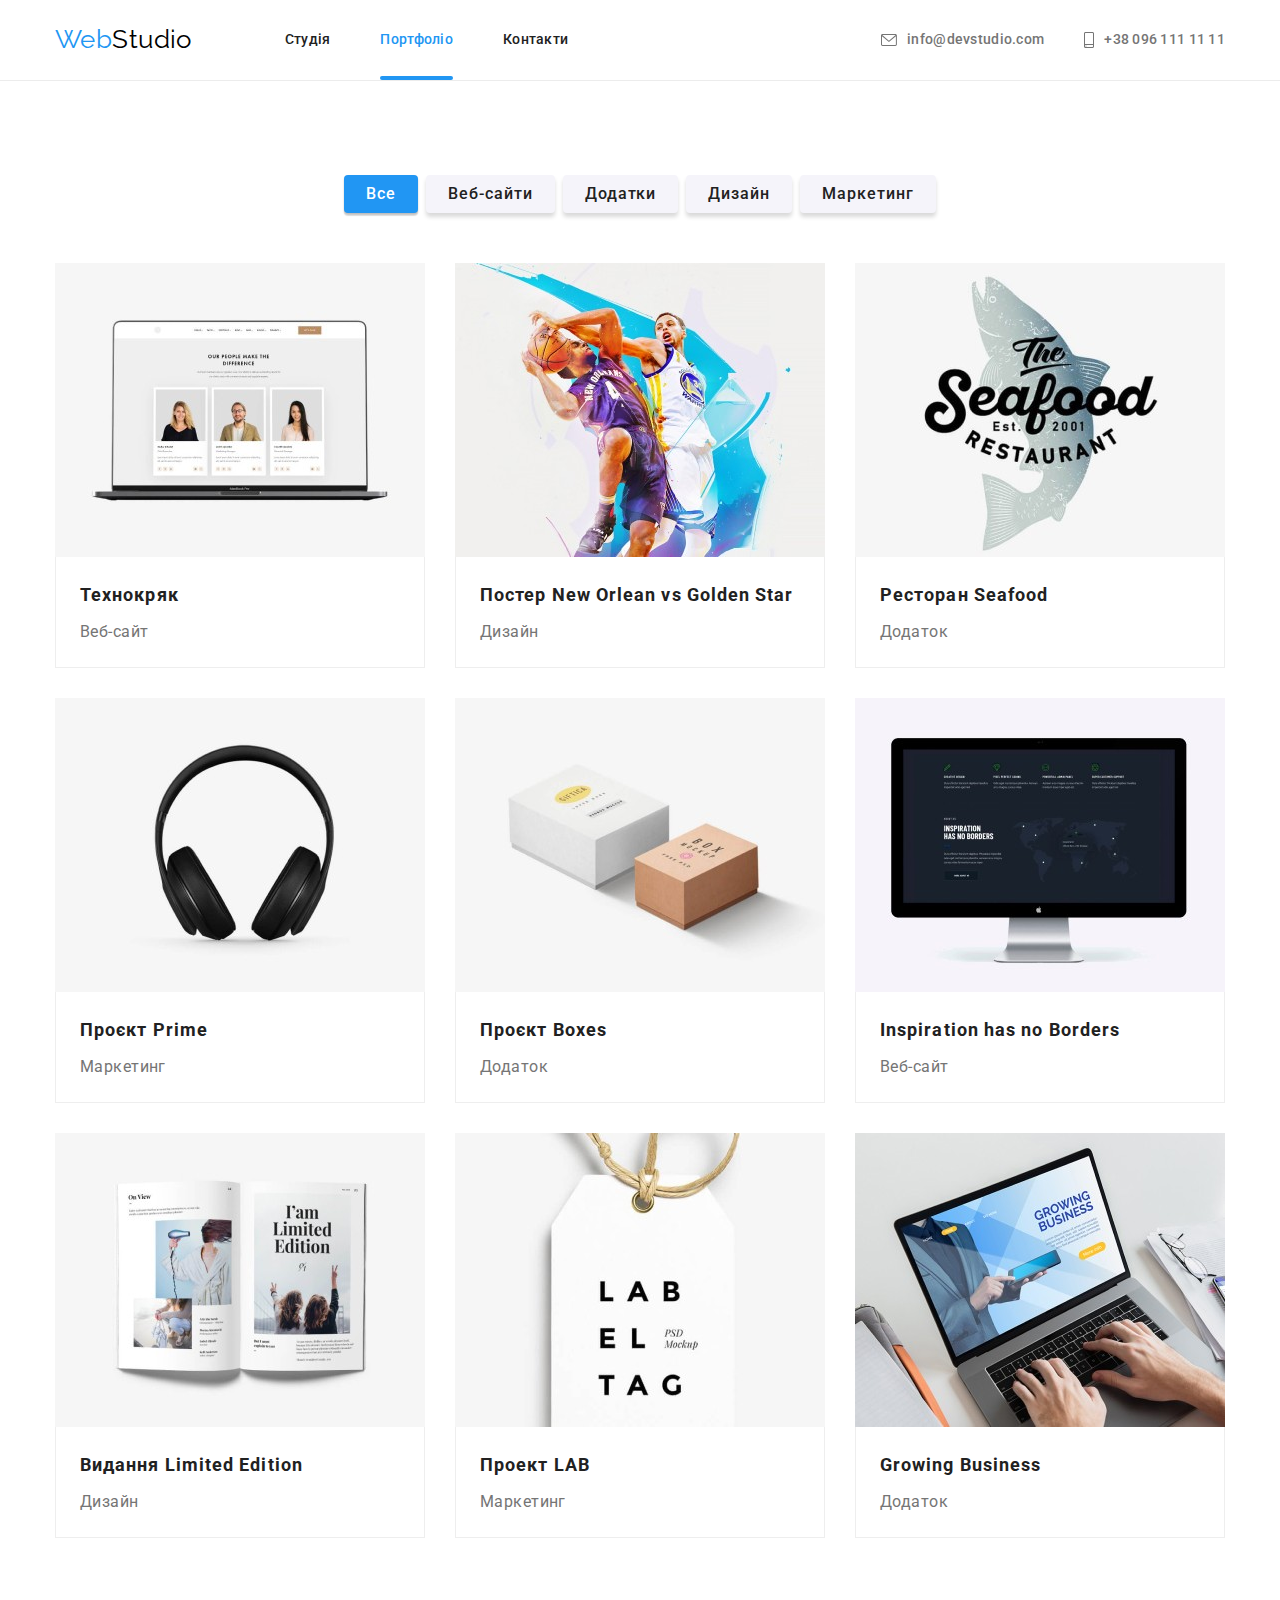
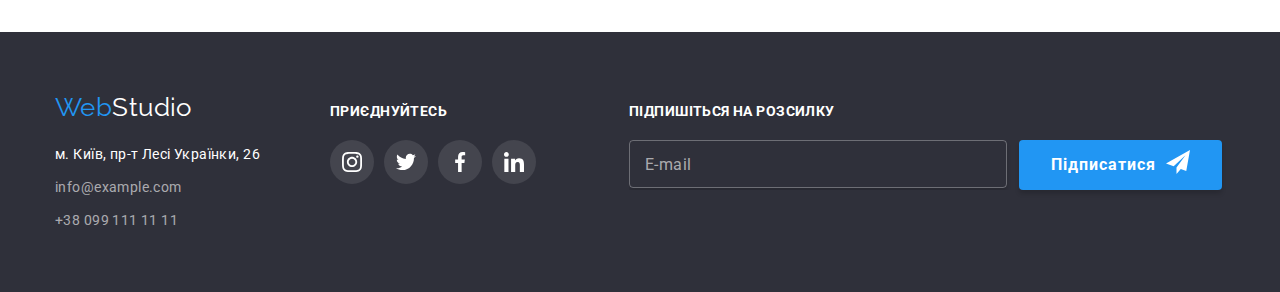
==== commit 3a8dea2f: "add BEM portfolio" ====
--- a/portfolio.html
+++ b/portfolio.html
@@ -63,213 +63,222 @@
     <main>
       <section class="section filter-page">
         <div class="container">
-          <h1 class="section-title visually-hidden">Портфоліо</h1>
+          <h1 class="section__title visually-hidden">Портфоліо</h1>
 
           <ul class="list filter">
-            <li class="filter-item">
-              <button type="button" class="button primary">Все</button>
-            </li>
-            <li class="filter-item">
-              <button type="button" class="button secondary">Веб-сайти</button>
-            </li>
-            <li class="filter-item">
-              <button type="button" class="button secondary">Додатки</button>
-            </li>
-            <li class="filter-item">
-              <button type="button" class="button secondary">Дизайн</button>
-            </li>
-            <li class="filter-item">
-              <button type="button" class="button secondary">Маркетинг</button>
+            <li class="filter__item">
+              <button class="button filter__button filter__button-active" type="button">Все</button>
+            </li>
+            <li class="filter__item">
+              <button class="button filter__button" type="button">Веб-сайти</button>
+            </li>
+            <li class="filter__item">
+              <button class="button filter__button" type="button">Додатки</button>
+            </li>
+            <li class="filter__item">
+              <button class="button filter__button" type="button">Дизайн</button>
+            </li>
+            <li class="filter__item">
+              <button class="button filter__button" type="button">Маркетинг</button>
             </li>
           </ul>
 
           <ul class="list project">
-            <li class="item">
-              <a class="link" href="/">
-                <div class="project-thumb">
-                  <img
+            <li class="project__item">
+              <a class="project__link" href="/">
+                <div class="project__thumb">
+                  <img
+                    class="project__photo"
                     src="./images/project1.jpeg"
                     alt="Фото проєкта"
                     width="370"
                     height="294"
                   />
-                  <p class="label">
-                    Ресурс пропонує комплексні пропозиції з різним рівнем
-                    функціоналу та сервісів. Все це дозволить відвідувачу
-                    отримати вичерпні відомості про компанію чи приватну особу.
-                  </p>
-                </div>
-                <div class="description">
-                  <h2 class="title">Технокряк</h2>
-                  <p class="text">Веб-сайт</p>
-                </div>
-              </a>
-            </li>
-            <li class="item">
-              <a class="link" href="/">
-                <div class="project-thumb">
-                  <img
+                  <p class="project__label">
+                    Ресурс пропонує комплексні пропозиції з різним рівнем
+                    функціоналу та сервісів. Все це дозволить відвідувачу
+                    отримати вичерпні відомості про компанію чи приватну особу.
+                  </p>
+                </div>
+                <div class="project__description">
+                  <h2 class="project__title">Технокряк</h2>
+                  <p class="project__text">Веб-сайт</p>
+                </div>
+              </a>
+            </li>
+            <li class="project__item">
+              <a class="project__link" href="/">
+                <div class="project__thumb">
+                  <img
+                    class="project__photo"
                     src="./images/project2.jpeg"
                     alt="Фото проєкта"
                     width="370"
                     height="294"
                   />
-                  <p class="label">
-                    Ресурс пропонує комплексні пропозиції з різним рівнем
-                    функціоналу та сервісів. Все це дозволить відвідувачу
-                    отримати вичерпні відомості про компанію чи приватну особу.
-                  </p>
-                </div>
-                <div class="description">
-                  <h2 class="title">Постер New Orlean vs Golden Star</h2>
-                  <p class="text">Дизайн</p>
-                </div>
-              </a>
-            </li>
-            <li class="item">
-              <a class="link" href="/">
-                <div class="project-thumb">
-                  <img
+                  <p class="project__label">
+                    Ресурс пропонує комплексні пропозиції з різним рівнем
+                    функціоналу та сервісів. Все це дозволить відвідувачу
+                    отримати вичерпні відомості про компанію чи приватну особу.
+                  </p>
+                </div>
+                <div class="project__description">
+                  <h2 class="project__title">Постер New Orlean vs Golden Star</h2>
+                  <p class="project__text">Дизайн</p>
+                </div>
+              </a>
+            </li>
+            <li class="project__item">
+              <a class="project__link" href="/">
+                <div class="project__thumb">
+                  <img
+                    class="project__photo"
                     src="./images/project3.jpeg"
                     alt="Фото проєкта"
                     width="370"
                     height="294"
                   />
-                  <p class="label">
-                    Ресурс пропонує комплексні пропозиції з різним рівнем
-                    функціоналу та сервісів. Все це дозволить відвідувачу
-                    отримати вичерпні відомості про компанію чи приватну особу.
-                  </p>
-                </div>
-                <div class="description">
-                  <h2 class="title">Ресторан Seafood</h2>
-                  <p class="text">Додаток</p>
-                </div>
-              </a>
-            </li>
-            <li class="item">
-              <a class="link" href="/">
-                <div class="project-thumb">
-                  <img
+                  <p class="project__label">
+                    Ресурс пропонує комплексні пропозиції з різним рівнем
+                    функціоналу та сервісів. Все це дозволить відвідувачу
+                    отримати вичерпні відомості про компанію чи приватну особу.
+                  </p>
+                </div>
+                <div class="project__description">
+                  <h2 class="project__title">Ресторан Seafood</h2>
+                  <p class="project__text">Додаток</p>
+                </div>
+              </a>
+            </li>
+            <li class="project__item">
+              <a class="project__link" href="/">
+                <div class="project__thumb">
+                  <img
+                    class="project__photo"
                     src="./images/project4.jpeg"
                     alt="Фото проєкта"
                     width="370"
                     height="294"
                   />
-                  <p class="label">
-                    Ресурс пропонує комплексні пропозиції з різним рівнем
-                    функціоналу та сервісів. Все це дозволить відвідувачу
-                    отримати вичерпні відомості про компанію чи приватну особу.
-                  </p>
-                </div>
-                <div class="description">
-                  <h2 class="title">Проєкт Prime</h2>
-                  <p class="text">Маркетинг</p>
-                </div>
-              </a>
-            </li>
-            <li class="item">
-              <a class="link" href="/">
-                <div class="project-thumb">
-                  <img
+                  <p class="project__label">
+                    Ресурс пропонує комплексні пропозиції з різним рівнем
+                    функціоналу та сервісів. Все це дозволить відвідувачу
+                    отримати вичерпні відомості про компанію чи приватну особу.
+                  </p>
+                </div>
+                <div class="project__description">
+                  <h2 class="project__title">Проєкт Prime</h2>
+                  <p class="project__text">Маркетинг</p>
+                </div>
+              </a>
+            </li>
+            <li class="project__item">
+              <a class="project__link" href="/">
+                <div class="project__thumb">
+                  <img
+                    class="project__photo"
                     src="./images/project5.jpeg"
                     alt="Фото проєкта"
                     width="370"
                     height="294"
                   />
-                  <p class="label">
-                    Ресурс пропонує комплексні пропозиції з різним рівнем
-                    функціоналу та сервісів. Все це дозволить відвідувачу
-                    отримати вичерпні відомості про компанію чи приватну особу.
-                  </p>
-                </div>
-                <div class="description">
-                  <h2 class="title">Проєкт Boxes</h2>
-                  <p class="text">Додаток</p>
-                </div>
-              </a>
-            </li>
-            <li class="item">
-              <a class="link" href="/">
-                <div class="project-thumb">
-                  <img
+                  <p class="project__label">
+                    Ресурс пропонує комплексні пропозиції з різним рівнем
+                    функціоналу та сервісів. Все це дозволить відвідувачу
+                    отримати вичерпні відомості про компанію чи приватну особу.
+                  </p>
+                </div>
+                <div class="project__description">
+                  <h2 class="project__title">Проєкт Boxes</h2>
+                  <p class="project__text">Додаток</p>
+                </div>
+              </a>
+            </li>
+            <li class="project__item">
+              <a class="project__link" href="/">
+                <div class="project__thumb">
+                  <img
+                    class="project__photo"
                     src="./images/project6.jpeg"
                     alt="Фото проєкта"
                     width="370"
                     height="294"
                   />
-                  <p class="label">
-                    Ресурс пропонує комплексні пропозиції з різним рівнем
-                    функціоналу та сервісів. Все це дозволить відвідувачу
-                    отримати вичерпні відомості про компанію чи приватну особу.
-                  </p>
-                </div>
-                <div class="description">
-                  <h2 class="title">Inspiration has no Borders</h2>
-                  <p class="text">Веб-сайт</p>
-                </div>
-              </a>
-            </li>
-            <li class="item">
-              <a class="link" href="/">
-                <div class="project-thumb">
-                  <img
+                  <p class="project__label">
+                    Ресурс пропонує комплексні пропозиції з різним рівнем
+                    функціоналу та сервісів. Все це дозволить відвідувачу
+                    отримати вичерпні відомості про компанію чи приватну особу.
+                  </p>
+                </div>
+                <div class="project__description">
+                  <h2 class="project__title">Inspiration has no Borders</h2>
+                  <p class="project__text">Веб-сайт</p>
+                </div>
+              </a>
+            </li>
+            <li class="project__item">
+              <a class="project__link" href="/">
+                <div class="project__thumb">
+                  <img
+                    class="project__photo"
                     src="./images/project7.jpeg"
                     alt="Фото проєкта"
                     width="370"
                     height="294"
                   />
-                  <p class="label">
-                    Ресурс пропонує комплексні пропозиції з різним рівнем
-                    функціоналу та сервісів. Все це дозволить відвідувачу
-                    отримати вичерпні відомості про компанію чи приватну особу.
-                  </p>
-                </div>
-                <div class="description">
-                  <h2 class="title">Видання Limited Edition</h2>
-                  <p class="text">Дизайн</p>
-                </div>
-              </a>
-            </li>
-            <li class="item">
-              <a class="link" href="/">
-                <div class="project-thumb">
-                  <img
+                  <p class="project__label">
+                    Ресурс пропонує комплексні пропозиції з різним рівнем
+                    функціоналу та сервісів. Все це дозволить відвідувачу
+                    отримати вичерпні відомості про компанію чи приватну особу.
+                  </p>
+                </div>
+                <div class="project__description">
+                  <h2 class="project__title">Видання Limited Edition</h2>
+                  <p class="project__text">Дизайн</p>
+                </div>
+              </a>
+            </li>
+            <li class="project__item">
+              <a class="project__link" href="/">
+                <div class="project__thumb">
+                  <img
+                    class="project__photo"
                     src="./images/project8.jpeg"
                     alt="Фото проєкта"
                     width="370"
                     height="294"
                   />
-                  <p class="label">
-                    Ресурс пропонує комплексні пропозиції з різним рівнем
-                    функціоналу та сервісів. Все це дозволить відвідувачу
-                    отримати вичерпні відомості про компанію чи приватну особу.
-                  </p>
-                </div>
-                <div class="description">
-                  <h2 class="title">Проект LAB</h2>
-                  <p class="text">Маркетинг</p>
-                </div>
-              </a>
-            </li>
-            <li class="item">
-              <a class="link" href="/">
-                <div class="project-thumb">
-                  <img
+                  <p class="project__label">
+                    Ресурс пропонує комплексні пропозиції з різним рівнем
+                    функціоналу та сервісів. Все це дозволить відвідувачу
+                    отримати вичерпні відомості про компанію чи приватну особу.
+                  </p>
+                </div>
+                <div class="project__description">
+                  <h2 class="project__title">Проект LAB</h2>
+                  <p class="project__text">Маркетинг</p>
+                </div>
+              </a>
+            </li>
+            <li class="project__item">
+              <a class="project__link" href="/">
+                <div class="project__thumb">
+                  <img
+                    class="project__photo"
                     src="./images/project9.jpeg"
                     alt="Фото проєкта"
                     width="370"
                     height="294"
                   />
-                  <p class="label">
-                    Ресурс пропонує комплексні пропозиції з різним рівнем
-                    функціоналу та сервісів. Все це дозволить відвідувачу
-                    отримати вичерпні відомості про компанію чи приватну особу.
-                  </p>
-                </div>
-                <div class="description">
-                  <h2 class="title">Growing Business</h2>
-                  <p class="text">Додаток</p>
+                  <p class="project__label">
+                    Ресурс пропонує комплексні пропозиції з різним рівнем
+                    функціоналу та сервісів. Все це дозволить відвідувачу
+                    отримати вичерпні відомості про компанію чи приватну особу.
+                  </p>
+                </div>
+                <div class="project__description">
+                  <h2 class="project__title">Growing Business</h2>
+                  <p class="project__text">Додаток</p>
                 </div>
               </a>
             </li>
@@ -313,10 +322,10 @@
         <div class="social-page">
           <h2 class="footer__title">Приєднуйтесь</h2>
 
-          <ul class="list social">
+          <ul class="list social-links">
             <li class="social__item">
               <a
-                class="social__link"
+                class="social__link social__link--background"
                 href="/"
                 aria-label="Посилання на інстаграм"
               >
@@ -326,10 +335,10 @@
               </a>
             </li>
             <li class="social__item">
-              <a 
-              class="social__link" 
-              href="/" 
-              aria-label="Посилання на твітер"
+              <a
+                class="social__link social__link--background"
+                href="/"
+                aria-label="Посилання на твітер"
               >
                 <svg class="social__icon" width="20" height="20">
                   <use href="./images/symbol-defs.svg#icon-twitter"></use>
@@ -338,7 +347,7 @@
             </li>
             <li class="social__item">
               <a
-                class="social__link"
+                class="social__link social__link--background"
                 href="/"
                 aria-label="Посилання на фейсбук"
               >
@@ -349,7 +358,7 @@
             </li>
             <li class="social__item">
               <a
-                class="social__link"
+                class="social__link social__link--background"
                 href="/"
                 aria-label="Посилання на лінкедін"
               >
--- a/css/common.css
+++ b/css/common.css
@@ -58,6 +58,10 @@
     text-decoration: none;
 }
 
+.logo__text {
+    color: var(--accent-color);
+}
+
 .page-header__logo {
     padding-top: 24px;
     padding-bottom: 24px;
@@ -131,6 +135,12 @@
     border-radius: 2px;
 }
 
+.site-nav__link--current,
+.site-nav__link:hover,
+.site-nav__link:focus {
+    color: var(--accent-color);
+}
+
 /* contact */
 .contact {
     display: flex;
@@ -157,6 +167,11 @@
     text-decoration: none;
 
     transition: color 250ms var(--timing-function);
+}
+
+.contact__link:hover,
+.contact__link:focus {
+    color: var(--accent-color);
 }
 
 .contact__icon {
@@ -179,12 +194,12 @@
     display: inline-flex;
     padding: 10px 32px;
     text-align: center;
+    
+    background-color: var(--accent-color);
+    color: var(--primary-white-color);
+    border: none;
     border-radius: 4px;
     box-shadow: 0px 4px 4px rgba(0, 0, 0, 0.15);
-    border: none;
-
-    background-color: var(--accent-color);
-    color: var(--primary-white-color);
 
     font-family: 'Roboto', sans-serif;
     font-weight: 700;
@@ -193,7 +208,6 @@
     letter-spacing: 0.06em;
 
     transition: background-color 250ms var(--timing-function);
-
     cursor: pointer;
 }
 
@@ -212,10 +226,6 @@
     padding-bottom: 94px;
 }
 
-.no-padding-bottom {
-    padding-bottom: 0;
-}
-
 .section__title {
     margin-top: 0;
     margin-bottom: 50px;
@@ -277,114 +287,121 @@
     transition: color 250ms var(--timing-function);
 }
 
-/* social */
-.social-page {
-    margin-right: 93px;
-}
-
-.social {
-    display: flex;
-    flex-wrap: wrap;
-    justify-content: center;
-}
-
-.social__item:not(:last-child) {
-    margin-right: 10px;
-}
-
-.social__item:not(:nth-last-child(-n + 4)) {
-    margin-bottom: 10px;
-}
-
-.social__link {
-    display: flex;
-    justify-content: center;
-    align-items: center;
-
-    width: 44px;
-    height: 44px;
-
-    border-radius: 50% 50%;
-    background-color: rgba(255, 255, 255, 0.1);
-    
-    transition: background-color 250ms var(--timing-function);
-    cursor: pointer;
-}
-
-.social__link:hover,
-.social__link:focus {
-    border-radius: 50% 50%;
-    background-color: var(--accent-color);
-}
-
-.social__icon,
-.button__icon {
-    fill: var(--primary-white-color);
-}
-
-.button__icon--left {
-    margin-left: 10px;
-}
-
-/* form */
-.form-mail {
-    display: flex;
-}
-
-.form-mail__field {
-    position: relative;
-    overflow: hidden;
-}
-
-.form-mail__input {
-    display: inline-block;
-
-    min-width: 378px;
-    padding: 15px 16px;
-    margin-right: 12px;
-
-    background-color: rgba(255, 255, 255, 0);
-    color: var(--primary-text-color);
-
-    border: 1px solid rgba(255, 255, 255, 0.3);
-    box-shadow: 0px 4px 4px rgba(0, 0, 0, 0.15);
-    border-radius: 4px;
-    outline: transparent;
-
-    transition: border 250ms var(--timing-function);
-}
-
-.form-mail__label {
-    position: absolute;
-    top: 50%;
-    left: 16px;
-
-    color: rgba(255, 255, 255, 0.6);
-
-    font-size: 16px;
-    line-height: 1.25;
-
-    transform: translateY(-50%);
-    transition: transform 250ms var(--timing-function);
-}
-
-.form-mail__input:hover + .form-mail__label,
-.form-mail__input:focus + .form-mail__label,
-.form-mail__input:not(:placeholder-shown) + .form-mail__label {
-    transform: translateY(150%);
-}
-
-.logo__text,
-.site-nav__link--current,
-.site-nav__link:hover,
-.site-nav__link:focus,
-.contact__link:hover,
-.contact__link:focus,
 .address__link:hover,
 .address__link:focus,
 .address__item:first-child .address__link:hover,
 .address__item:first-child .address__link:focus {
     color: var(--accent-color);
+}
+
+/* social */
+.social-page {
+    margin-right: 93px;
+}
+
+.social-links {
+    display: flex;
+    flex-wrap: wrap;
+    justify-content: center;
+}
+
+.social__item:not(:last-child) {
+    margin-right: 10px;
+}
+
+.social__item:not(:nth-last-child(-n + 4)) {
+    margin-bottom: 10px;
+}
+
+.social__link {
+    display: flex;
+    justify-content: center;
+    align-items: center;
+
+    width: 44px;
+    height: 44px;
+
+    border-radius: 50% 50%;
+    
+    transition: background-color 250ms var(--timing-function);
+    cursor: pointer;
+}
+
+.social__link--background {
+    background-color: rgba(255, 255, 255, 0.1);
+}
+
+.social__link:hover,
+.social__link:focus {
+    background-color: var(--accent-color);
+}
+
+.social__icon,
+.button__icon {
+    fill: var(--primary-white-color);
+}
+
+.button__icon--left {
+    margin-left: 10px;
+}
+
+.social__icon--color-gray {
+    fill: var(--icon-color);
+
+    transition: fill 250ms var(--timing-function);
+}
+
+.social__link:hover .social__icon--color-gray,
+.social__link:focus .social__icon--color-gray {
+    fill: var(--primary-white-color);
+}
+
+/* form */
+.form-mail {
+    display: flex;
+}
+
+.form-mail__field {
+    position: relative;
+    overflow: hidden;
+}
+
+.form-mail__input {
+    display: inline-block;
+
+    min-width: 378px;
+    padding: 15px 16px;
+    margin-right: 12px;
+
+    background-color: rgba(255, 255, 255, 0);
+    color: var(--primary-text-color);
+
+    border: 1px solid rgba(255, 255, 255, 0.3);
+    box-shadow: 0px 4px 4px rgba(0, 0, 0, 0.15);
+    border-radius: 4px;
+    outline: transparent;
+
+    transition: border 250ms var(--timing-function);
+}
+
+.form-mail__label {
+    position: absolute;
+    top: 50%;
+    left: 16px;
+
+    color: rgba(255, 255, 255, 0.6);
+
+    font-size: 16px;
+    line-height: 1.25;
+
+    transform: translateY(-50%);
+    transition: transform 250ms var(--timing-function);
+}
+
+.form-mail__input:hover + .form-mail__label,
+.form-mail__input:focus + .form-mail__label,
+.form-mail__input:not(:placeholder-shown) + .form-mail__label {
+    transform: translateY(150%);
 }
 
 /* backdrop */
--- a/css/portfolio.css
+++ b/css/portfolio.css
@@ -1,88 +1,73 @@
+/* filter */
 .filter {
     display: flex;
     flex-wrap: wrap;
     justify-content: center;
     margin-bottom: 50px;
-
 }
 
-.filter .filter-item:not(:last-child) {
+.filter__item:not(:last-child) {
     margin-right: 8px;
 }
 
-.filter .button {
+.filter__button {
     padding: 6px 22px;
-    border-radius: 4px;
-    border: none;
-    /* margin-right: 8px; */
 
-    font-family: 'Roboto', sans-serif;
+    background-color: var(--button-bg-color);
+    color: var(--title-text-color);
+
     font-weight: 500;
-    font-size: 16px;
     line-height: 1.6;
 
     transition: background-color 250ms var(--timing-function), 
     color 250ms var(--timing-function), 
     box-shadow 250ms var(--timing-function);
-
-    cursor: pointer;
 }
 
-.filter .button.primary {
-    background-color: var(--accent-color);
-    color: var(--primary-white-color);
-}
-
-.filter .button.secondary {
-    background-color: var(--button-bg-color);
-    color: var(--title-text-color);
-}
-
-.filter .button:hover,
-.filter .button:focus {
+.filter__button:hover,
+.filter__button:focus,
+.filter__button-active {
     background-color: var(--accent-color);
     color: var(--primary-white-color);
     box-shadow: 0px 3px 1px rgba(0, 0, 0, 0.1), 0px 1px 2px rgba(0, 0, 0, 0.08), 0px 2px 2px rgba(0, 0, 0, 0.12);
 }
 
+/* project */
 .project {
     display: flex;
     flex-wrap: wrap;
     margin: -15px;
 }
 
-.project > .item {
+.project__item {
     margin: 15px;
     width: 370px;
     line-height: 0;
 }
 
-.project .link {
+.project__link {
     display: block;
+    text-decoration: none;
+
     transition: box-shadow 250ms var(--timing-function);
-
     cursor: pointer;
 }
 
-.project .link:hover,
-.project .link:focus {
+.project__link:hover,
+.project__link:focus {
     box-shadow: 0px 1px 1px rgba(0, 0, 0, 0.12), 0px 4px 4px rgba(0, 0, 0, 0.06), 1px 4px 6px rgba(0, 0, 0, 0.16);
 }
 
-.project a {
-    text-decoration: none;
-}
+/* .project_.project__link {
+    color: inherit;
+} */
 
-.project a:visited {
-    color: inherit;
-}
-
-.project .project-thumb {
+.project__thumb {
     position: relative;
     overflow: hidden;
 }
 
-.project .project-thumb::before {
+.project__thumb::before {
     position: absolute;
     content: "";
     width: 100%;
@@ -94,12 +79,12 @@
     transition: transform 250ms var(--timing-function);
 }
 
-.project .link:hover .project-thumb::before,
-.project .link:focus .project-thumb::before {
+.project__link:hover .project__thumb::before,
+.project__link:focus .project__thumb::before {
     transform: translateY(0);
 }
 
-.project-thumb .label {
+.project__label {
     position: absolute;
 
     width: 322px;
@@ -115,12 +100,12 @@
     transition: transform 250ms var(--timing-function);
 }
 
-.project .link:hover .label,
-.project .link:focus .label {
+.project__link:hover .project__label,
+.project__link:focus .project__label {
     transform: translate(-50%, -225%);
 }
 
-.description {
+.project__description {
     padding: 20px 24px;
     border-right: 1px solid #EEEEEE;
     border-left: 1px solid #EEEEEE;
@@ -128,7 +113,7 @@
     text-align: left;
 }
 
-.project .title {
+.project__title {
     margin-top: 0;
     margin-bottom: 4px;
 
@@ -140,7 +125,7 @@
     letter-spacing: 0.06em;
 }
 
-.project .text {
+.project__text {
     margin-top: 0;
     margin-bottom: 0;
 
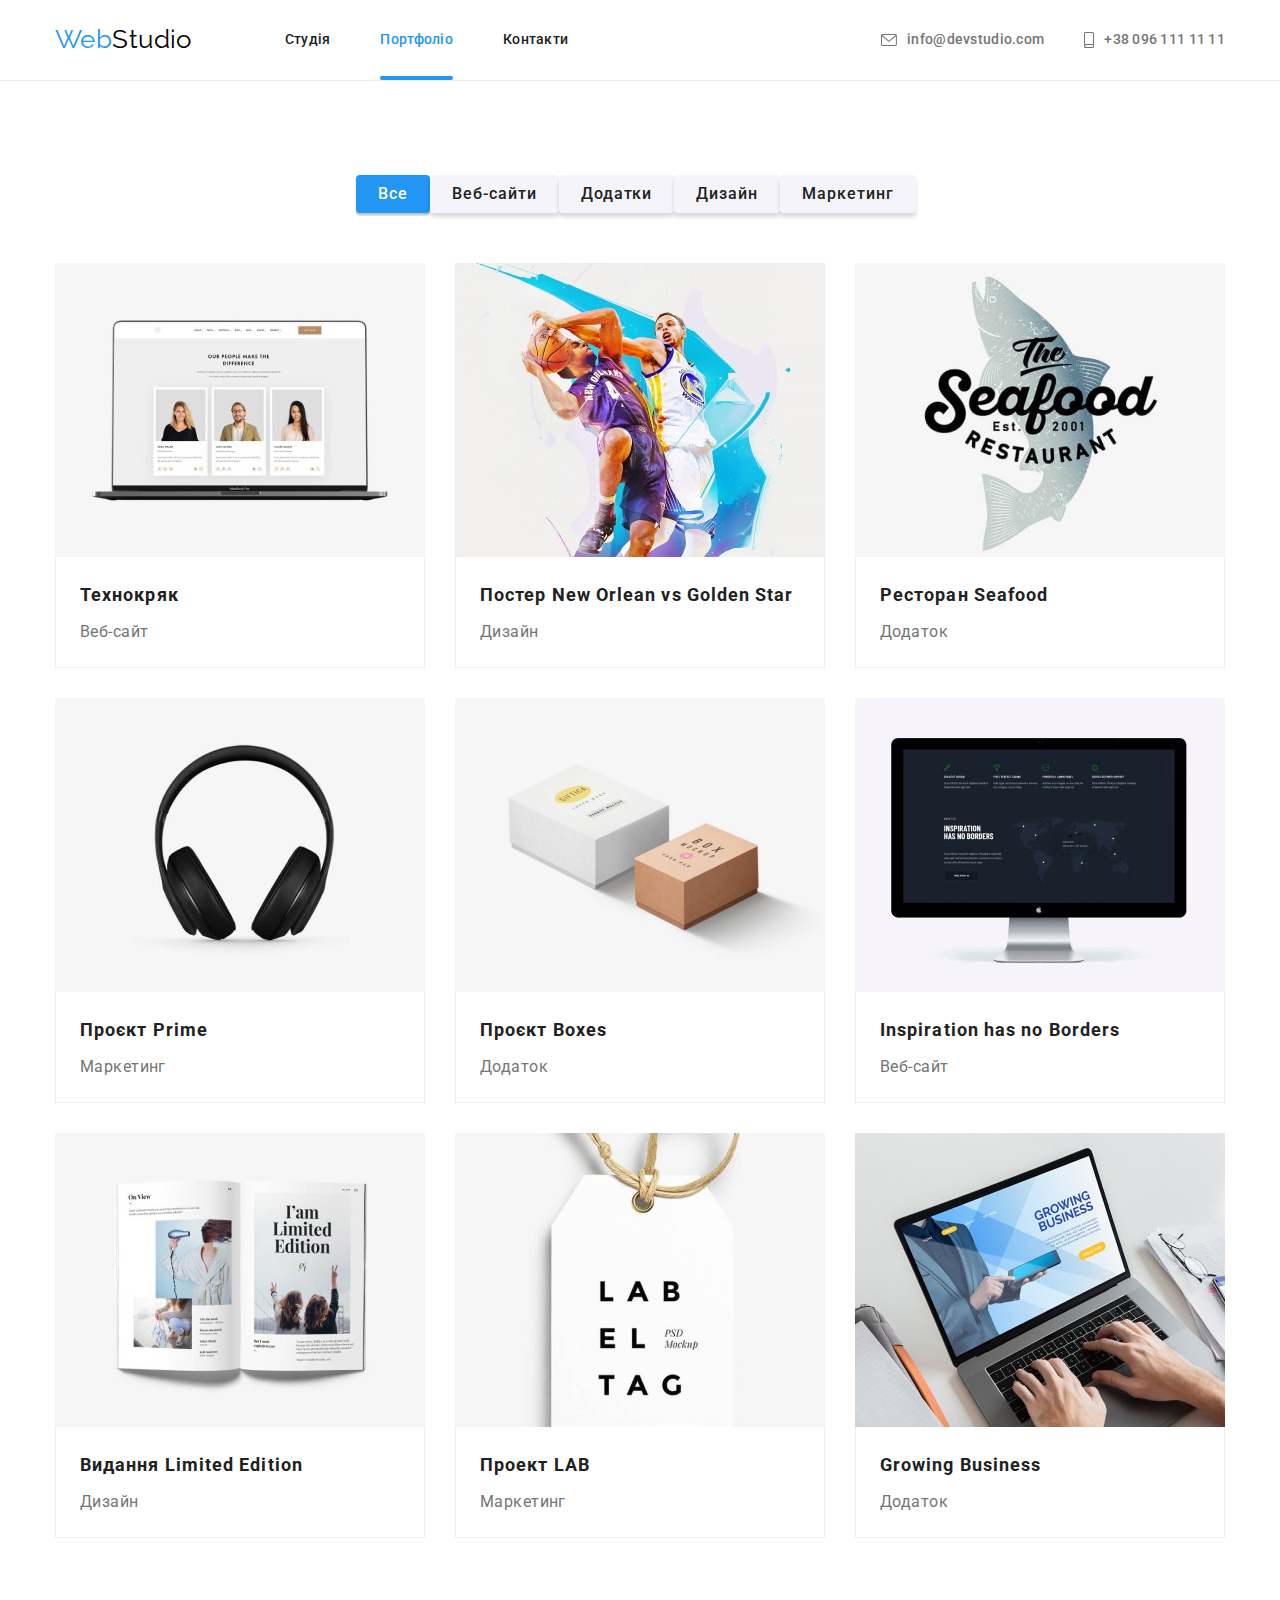
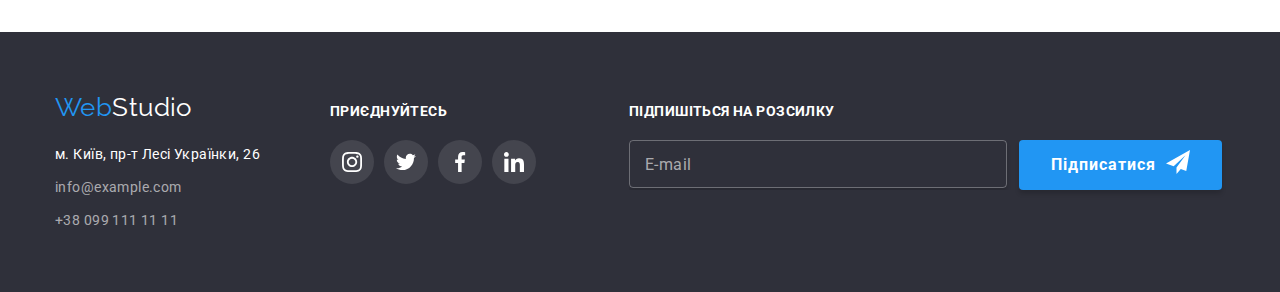
==== commit 2c36c478: "add sass" ====
--- a/portfolio.html
+++ b/portfolio.html
@@ -16,8 +16,7 @@
       rel="stylesheet"
       href="https://cdnjs.cloudflare.com/ajax/libs/modern-normalize/1.1.0/modern-normalize.min.css"
     />
-    <link rel="stylesheet" href="./css/common.css" />
-    <link rel="stylesheet" href="./css/portfolio.css" />
+    <link rel="stylesheet" href="./css/main.min.css" />
   </head>
 
   <body>
@@ -65,25 +64,25 @@
         <div class="container">
           <h1 class="section__title visually-hidden">Портфоліо</h1>
 
-          <ul class="list filter">
+          <ul class="filter">
             <li class="filter__item">
-              <button class="button filter__button filter__button-active" type="button">Все</button>
+              <button class="filter__button filter__button-active" type="button">Все</button>
             </li>
             <li class="filter__item">
-              <button class="button filter__button" type="button">Веб-сайти</button>
+              <button class="filter__button" type="button">Веб-сайти</button>
             </li>
             <li class="filter__item">
-              <button class="button filter__button" type="button">Додатки</button>
+              <button class="filter__button" type="button">Додатки</button>
             </li>
             <li class="filter__item">
-              <button class="button filter__button" type="button">Дизайн</button>
+              <button class="filter__button" type="button">Дизайн</button>
             </li>
             <li class="filter__item">
-              <button class="button filter__button" type="button">Маркетинг</button>
+              <button class="filter__button" type="button">Маркетинг</button>
             </li>
           </ul>
 
-          <ul class="list project">
+          <ul class="project">
             <li class="project__item">
               <a class="project__link" href="/">
                 <div class="project__thumb">
--- a/css/main.min.css
+++ b/css/main.min.css
@@ -0,0 +1,2 @@
+:root{--primary-text-color: #757575;--title-text-color: #212121;--accent-color: #2196F3;--primary-white-color: #FFFFFF;--logo-color: #000;--button-bg-color: #F5F4FA;--footer-bg-color: #2F303A;--icon-color: #AFB1B8;--timing-function: cubic-bezier(0.4, 0, 0.2, 1)}.site-nav,.contact,.address,.social-links,.features,.directions,.team,.clients,.filter,.project{padding:0;margin:0;list-style:none}.visually-hidden{position:absolute;white-space:nowrap;width:1px;height:1px;overflow:hidden;border:0;padding:0;clip:rect(0 0 0 0);-webkit-clip-path:inset(50%);clip-path:inset(50%);margin:-1px}.button,.filter__button{display:-webkit-inline-box;display:-ms-inline-flexbox;display:inline-flex;text-align:center;border:none;border-radius:4px;-webkit-box-shadow:0px 4px 4px rgba(0,0,0,0.15);box-shadow:0px 4px 4px rgba(0,0,0,0.15);font-family:'Roboto', sans-serif;font-size:16px;letter-spacing:0.06em;cursor:pointer}body{position:relative;background-color:var(--primary-white-color);color:var(--primary-text-color);font-family:'Roboto', sans-serif;font-weight:400;font-size:14px;line-height:1.7;letter-spacing:0.03em}.page-header{border-bottom:1px solid #ECECEC}.container{width:1200px;margin:0 auto;padding:0 15px}.page-header__main-nav{display:-webkit-box;display:-ms-flexbox;display:flex;-webkit-box-align:center;-ms-flex-align:center;align-items:center}.logo{display:inline-block;color:var(--logo-color);font-family:'Raleway', sans-serif;font-size:26px;line-height:1.2;text-decoration:none}.logo__text{color:var(--accent-color)}.page-header__logo{padding-top:24px;padding-bottom:24px}.page-footer__logo{margin-bottom:20px;color:var(--primary-white-color)}.site-nav{display:-webkit-box;display:-ms-flexbox;display:flex;margin-left:93px}.site-nav__item{position:relative;display:-webkit-box;display:-ms-flexbox;display:flex;-webkit-box-align:center;-ms-flex-align:center;align-items:center;padding-top:32px;padding-bottom:32px}.site-nav__item:not(:last-child){margin-right:50px}.site-nav__link{display:block;color:var(--title-text-color);font-weight:500;line-height:1.14;letter-spacing:0.02em;text-decoration:none;-webkit-transition:color 250ms var(--timing-function);transition:color 250ms var(--timing-function)}.site-nav__link:hover,.site-nav__link :focus{color:var(--accent-color)}.site-nav__link--current{color:var(--accent-color)}.site-nav__link--current::after{position:absolute;bottom:0;left:0;content:"";width:100%;height:4px;background:#2196F3;border-radius:2px}.contact{display:-webkit-box;display:-ms-flexbox;display:flex;-ms-flex-wrap:wrap;flex-wrap:wrap;-webkit-box-align:center;-ms-flex-align:center;align-items:center;margin-left:auto}.contact__item{position:relative;display:-webkit-box;display:-ms-flexbox;display:flex;-webkit-box-align:center;-ms-flex-align:center;align-items:center;padding-top:32px;padding-bottom:32px}.contact__item+.contact__item{margin-left:30px}.contact__link{display:-webkit-box;display:-ms-flexbox;display:flex;-ms-flex-wrap:wrap;flex-wrap:wrap;-webkit-box-align:center;-ms-flex-align:center;align-items:center;margin-left:10px;color:var(--primary-text-color);font-weight:500;line-height:1.14;letter-spacing:0.02em;text-decoration:none;-webkit-transition:color 250ms var(--timing-function);transition:color 250ms var(--timing-function)}.contact__link:hover,.contact__link:focus{color:var(--accent-color)}.contact__icon{display:block;margin-right:10px;fill:var(--primary-text-color);-webkit-transition:fill 250ms var(--timing-function);transition:fill 250ms var(--timing-function)}.contact__link:hover .contact__icon,.contact__link:focus .contact__icon{fill:var(--accent-color)}.button{padding:10px 32px;background-color:var(--accent-color);color:var(--primary-white-color);font-weight:700;line-height:1.9;-webkit-transition:background-color 250ms var(--timing-function);transition:background-color 250ms var(--timing-function)}.button--big{padding:10px 52px}.button:hover,.button:focus{background-color:#188CE8}.button__icon{fill:var(--primary-white-color)}.button__icon--left{margin-left:10px}.section{padding-top:94px;padding-bottom:94px}.section__title{margin-top:0;margin-bottom:50px;color:var(--title-text-color);font-weight:700;font-size:36px;line-height:1.17;text-align:center}.page-footer{padding:60px 0;background-color:var(--footer-bg-color)}.page-footer__container{display:-webkit-box;display:-ms-flexbox;display:flex;-ms-flex-wrap:wrap;flex-wrap:wrap;-webkit-box-align:start;-ms-flex-align:start;align-items:flex-start}.footer__title{margin-top:12px;margin-bottom:20px;color:var(--primary-white-color);font-size:14px;font-weight:700;line-height:1.14;text-transform:uppercase}.address-page{margin-right:70px}.address__item:not(:last-child){margin-bottom:9px}.address__item:first-child .address__link:hover,.address__item:first-child .address__link:focus{color:var(--accent-color)}.address__link{color:rgba(255,255,255,0.6);font-style:normal;text-decoration:none;-webkit-transition:color 250ms var(--timing-function);transition:color 250ms var(--timing-function)}.address__link:hover,.address__link:focus{color:var(--accent-color)}.address__link--white-color{color:var(--primary-white-color);-webkit-transition:color 250ms var(--timing-function);transition:color 250ms var(--timing-function)}.social-page{margin-right:93px}.social-links{display:-webkit-box;display:-ms-flexbox;display:flex;-ms-flex-wrap:wrap;flex-wrap:wrap;-webkit-box-pack:center;-ms-flex-pack:center;justify-content:center}.social__item:not(:last-child){margin-right:10px}.social__item:not(:nth-last-child(-n+4)){margin-bottom:10px}.social__link{display:-webkit-box;display:-ms-flexbox;display:flex;-webkit-box-pack:center;-ms-flex-pack:center;justify-content:center;-webkit-box-align:center;-ms-flex-align:center;align-items:center;width:44px;height:44px;border-radius:50% 50%;-webkit-transition:background-color 250ms var(--timing-function);transition:background-color 250ms var(--timing-function);cursor:pointer}.social__link:hover,.social__link:focus{background-color:var(--accent-color)}.social__link--background{background-color:rgba(255,255,255,0.1)}.social__icon{fill:var(--primary-white-color)}.social__icon--color-gray{fill:var(--icon-color);-webkit-transition:fill 250ms var(--timing-function);transition:fill 250ms var(--timing-function)}.social__link:hover .social__icon--color-gray,.social__link:focus .social__icon--color-gray{fill:var(--primary-white-color)}.form-mail{display:-webkit-box;display:-ms-flexbox;display:flex}.form-mail__field{position:relative;overflow:hidden}.form-mail__input{display:inline-block;min-width:378px;padding:15px 16px;margin-right:12px;background-color:rgba(255,255,255,0);color:var(--primary-text-color);border:1px solid rgba(255,255,255,0.3);-webkit-box-shadow:0px 4px 4px rgba(0,0,0,0.15);box-shadow:0px 4px 4px rgba(0,0,0,0.15);border-radius:4px;outline:transparent;-webkit-transition:border 250ms var(--timing-function);transition:border 250ms var(--timing-function)}.form-mail__input:not(:placeholder-shown)+.form-mail__label{-webkit-transform:translateY(150%);transform:translateY(150%)}.form-mail__label{position:absolute;top:50%;left:16px;color:rgba(255,255,255,0.6);font-size:16px;line-height:1.25;-webkit-transform:translateY(-50%);transform:translateY(-50%);-webkit-transition:-webkit-transform 250ms var(--timing-function);transition:-webkit-transform 250ms var(--timing-function);transition:transform 250ms var(--timing-function);transition:transform 250ms var(--timing-function), -webkit-transform 250ms var(--timing-function)}.form-mail__input:hover+.form-mail__label,.form-mail__input:focus+.form-mail__label{-webkit-transform:translateY(150%);transform:translateY(150%)}.backdrop{position:fixed;top:0;left:0;width:100%;height:100%;background-color:rgba(0,0,0,0.2);opacity:1;-webkit-transition:opacity 1000ms var(--timing-function);transition:opacity 1000ms var(--timing-function)}.backdrop.is-hidden{opacity:0;pointer-events:none}.backdrop.is-hidden .modal{-webkit-transform:translate(-50%, -50%) scale(0);transform:translate(-50%, -50%) scale(0)}.modal{position:absolute;min-width:528px;top:50%;left:50%;padding:40px;text-align:center;background-color:#FFFFFF;-webkit-box-shadow:0px 1px 3px rgba(0,0,0,0.12),0px 1px 1px rgba(0,0,0,0.14),0px 2px 1px rgba(0,0,0,0.2);box-shadow:0px 1px 3px rgba(0,0,0,0.12),0px 1px 1px rgba(0,0,0,0.14),0px 2px 1px rgba(0,0,0,0.2);border-radius:4px;-webkit-transform:translate(-50%, -50%) scale(1);transform:translate(-50%, -50%) scale(1);-webkit-transition:-webkit-transform 500ms var(--timing-function) 1000ms;transition:-webkit-transform 500ms var(--timing-function) 1000ms;transition:transform 500ms var(--timing-function) 1000ms;transition:transform 500ms var(--timing-function) 1000ms, -webkit-transform 500ms var(--timing-function) 1000ms}.modal__close{position:absolute;top:8px;right:8px;width:30px;height:30px;background-color:var(--primary-white-color);border:1px solid rgba(0,0,0,0.1);border-radius:50% 50%;-webkit-transition:border 250ms var(--timing-function);transition:border 250ms var(--timing-function);-webkit-transition:fill 250ms var(--timing-function);transition:fill 250ms var(--timing-function);cursor:pointer}.modal__close:hover,.modal__close:focus{border:1px solid var(--accent-color);fill:var(--accent-color)}.form-legend{margin-bottom:12px;color:var(--title-text-color);font-weight:700;font-size:20px;line-height:1.15}.form-modal{width:100%;margin-left:auto;margin-right:auto}.form-modal__field{position:relative;display:-webkit-box;display:-ms-flexbox;display:flex;-webkit-box-orient:vertical;-webkit-box-direction:normal;-ms-flex-direction:column;flex-direction:column;text-align:left;font-size:12px;line-height:1.17;letter-spacing:0.01em}.form-modal__field:not(:nth-last-child(3)){margin-bottom:10px}.form-modal__field:nth-last-child(3){margin-bottom:20px}.form-modal__input{margin:0;padding:11px 12px 11px 42px;color:#000;border:1px solid rgba(33,33,33,0.2);border-radius:4px;font-family:'Roboto', sans-serif;font-weight:400;font-size:16px;line-height:0;-webkit-transition:border 250ms var(--timing-function);transition:border 250ms var(--timing-function);cursor:pointer}.form-modal__input:hover,.form-modal__input:focus{border:1px solid var(--accent-color)}.form-modal__comment{resize:none;padding:11px 16px;color:#000;border:1px solid rgba(33,33,33,0.2);border-radius:4px;cursor:pointer}.form-modal__comment::-webkit-input-placeholder{color:rgba(117,117,117,0.5)}.form-modal__comment:-ms-input-placeholder{color:rgba(117,117,117,0.5)}.form-modal__comment::-ms-input-placeholder{color:rgba(117,117,117,0.5)}.form-modal__comment::placeholder{color:rgba(117,117,117,0.5)}.form-modal__comment:hover,.form-modal__comment:focus{border:1px solid var(--accent-color)}.form-modal__label{margin-bottom:4px}.form-modal__icon{position:absolute;bottom:calc(0% + 12px);left:12px;fill:var(--title-text-color);-webkit-transition:fill 250ms var(--timing-function);transition:fill 250ms var(--timing-function)}.form-modal__field:hover .form-modal__icon,.form-modal__input:focus+.form-modal__icon{fill:var(--accent-color)}.form-modal__field-check{display:-webkit-box;display:-ms-flexbox;display:flex;margin-bottom:30px;-webkit-box-align:center;-ms-flex-align:center;align-items:center;-webkit-box-pack:center;-ms-flex-pack:center;justify-content:center;cursor:pointer}.form-modal__input-check{-webkit-appearance:none;-moz-appearance:none;appearance:none;position:absolute}.form-modal__input-check:checked+.form-modal__box-check{border-color:var(--accent-color);background-color:var(--accent-color);background-origin:content-box}.form-modal__input-check:checked+.form-modal__box-check .form-modal__icon-check{fill:var(--primary-white-color)}.form-modal__box-check{position:relative;display:inline-block;width:16px;height:15px;margin-right:9px;border:2px solid var(--title-text-color);border-radius:4px;-webkit-transition:background-color 250ms var(--timing-function);transition:background-color 250ms var(--timing-function);-webkit-transition:border 250ms var(--timing-function);transition:border 250ms var(--timing-function)}.form-modal__input-check:focus+.form-modal__box-check{outline:var(--accent-color);border:2px solid blue}.form-modal__icon-check{position:absolute;top:50%;left:50%;-webkit-transform:translate(-50%, -50%);transform:translate(-50%, -50%);fill:transparent;-webkit-transition:fill 250ms var(--timing-function);transition:fill 250ms var(--timing-function)}.form-modal__link{color:var(--accent-color)}.hero{max-width:1600px;min-height:600px;margin-left:auto;margin-right:auto;padding-top:200px;padding-bottom:200px;text-align:center;background-color:var(--primary-text-colo);background-image:-webkit-gradient(linear, left top, right top, from(rgba(47,48,58,0.4)), to(rgba(47,48,58,0.4))),url(../images/bagraund-img.jpeg);background-image:linear-gradient(to right, rgba(47,48,58,0.4), rgba(47,48,58,0.4)),url(../images/bagraund-img.jpeg);background-repeat:no-repeat;background-size:cover;background-position:center}.hero__title{max-width:696px;margin-top:0;margin-bottom:30px;margin-left:auto;margin-right:auto;color:var(--primary-white-color);font-weight:900;font-size:44px;line-height:1.36;letter-spacing:0.06em;text-transform:uppercase}.features-page{padding-bottom:0}.features{display:-webkit-box;display:-ms-flexbox;display:flex;-ms-flex-wrap:wrap;flex-wrap:wrap}.features__item{width:calc((100% - 90px) / 4)}.features__item:not(:nth-child(4n)){margin-right:30px}.features__item:not(:nth-last-child(-n+4)){margin-bottom:30px}.features__icon-box{display:-webkit-box;display:-ms-flexbox;display:flex;-webkit-box-align:center;-ms-flex-align:center;align-items:center;-webkit-box-pack:center;-ms-flex-pack:center;justify-content:center;height:120px;margin-bottom:30px;background-color:var(--button-bg-color);border-radius:4px}.features__title{margin-top:0;margin-bottom:10;color:var(--title-text-color);font-weight:700;font-size:14px;line-height:1.14;text-transform:uppercase}.features__text{margin-top:0;margin-bottom:0}.directions{display:-webkit-box;display:-ms-flexbox;display:flex;-ms-flex-wrap:wrap;flex-wrap:wrap}.directions__item{position:relative;width:calc((100% - 60px) / 3);line-height:0}.directions__item:not(:nth-child(3n)){margin-right:30px}.directions__item:not(:nth-last-child(-n+3)){margin-bottom:30px}.directions__text{position:absolute;width:100%;left:0;bottom:0;margin:0;padding:27px 0;background-color:rgba(47,48,58,0.8);color:#FFFFFF;font-weight:700;line-height:1.14;text-align:center;text-transform:uppercase}.team-page{background-color:var(--button-bg-color)}.team{display:-webkit-box;display:-ms-flexbox;display:flex;-ms-flex-wrap:wrap;flex-wrap:wrap}.team__item{text-align:center;width:calc((100% - 90px) / 4);padding-bottom:30px;background-color:var(--primary-white-color);-webkit-box-shadow:0px 1px 3px rgba(0,0,0,0.12),0px 1px 1px rgba(0,0,0,0.14),0px 2px 1px rgba(0,0,0,0.2);box-shadow:0px 1px 3px rgba(0,0,0,0.12),0px 1px 1px rgba(0,0,0,0.14),0px 2px 1px rgba(0,0,0,0.2);border-radius:0px 0px 4px 4px}.team__item:not(:nth-child(4n)){margin-right:30px}.team__item:not(:nth-last-child(-n+4)){margin-bottom:30px}.team__photo{margin-bottom:30px}.team__title{margin-top:0;margin-bottom:10px;color:var(--title-text-color);font-weight:500;font-size:16px;line-height:1.18}.team__text{margin-top:0;margin-bottom:16px;font-size:16px;line-height:1.19}.clients{display:-webkit-box;display:-ms-flexbox;display:flex;-ms-flex-wrap:wrap;flex-wrap:wrap}.clients__item{display:block;width:calc((100% - 150px) / 6)}.clients__item:not(:nth-child(6n)){margin-right:30px}.clients__item:not(:nth-last-child(-n+6)){margin-bottom:30px}.clients__link{display:-webkit-box;display:-ms-flexbox;display:flex;-webkit-box-pack:center;-ms-flex-pack:center;justify-content:center;-webkit-box-align:center;-ms-flex-align:center;align-items:center;height:92px;border:1px solid var(--icon-color);border-radius:4px;-webkit-transition:border 250ms var(--timing-function);transition:border 250ms var(--timing-function);cursor:pointer}.clients__link:hover,.clients__link:focus{border:1px solid var(--accent-color)}.clients__icon{fill:var(--icon-color);-webkit-transition:fill 250ms var(--timing-function);transition:fill 250ms var(--timing-function)}.clients__link:hover .clients__icon,.clients__link:focus .clients__icon{fill:var(--accent-color)}.filter{display:-webkit-box;display:-ms-flexbox;display:flex;-ms-flex-wrap:wrap;flex-wrap:wrap;-webkit-box-pack:center;-ms-flex-pack:center;justify-content:center;margin-bottom:50px}.filter:not(:last-child){margin-right:8px}.filter__button{padding:6px 22px;background-color:var(--button-bg-color);color:var(--title-text-color);font-weight:500;line-height:1.6;-webkit-transition:background-color 250ms var(--timing-function);transition:background-color 250ms var(--timing-function);-webkit-transition:color 250ms var(--timing-function);transition:color 250ms var(--timing-function);-webkit-transition:-webkit-box-shadow 250ms var(--timing-function);transition:-webkit-box-shadow 250ms var(--timing-function);transition:box-shadow 250ms var(--timing-function);transition:box-shadow 250ms var(--timing-function), -webkit-box-shadow 250ms var(--timing-function)}.filter__button:hover,.filter__button:focus,.filter__button-active{background-color:var(--accent-color);color:var(--primary-white-color);-webkit-box-shadow:0px 3px 1px rgba(0,0,0,0.1),0px 1px 2px rgba(0,0,0,0.08),0px 2px 2px rgba(0,0,0,0.12);box-shadow:0px 3px 1px rgba(0,0,0,0.1),0px 1px 2px rgba(0,0,0,0.08),0px 2px 2px rgba(0,0,0,0.12)}.project{display:-webkit-box;display:-ms-flexbox;display:flex;-ms-flex-wrap:wrap;flex-wrap:wrap;margin:-15px}.project__item{margin:15px;width:370px;line-height:0}.project__link{display:block;text-decoration:none;-webkit-transition:-webkit-box-shadow 250ms var(--timing-function);transition:-webkit-box-shadow 250ms var(--timing-function);transition:box-shadow 250ms var(--timing-function);transition:box-shadow 250ms var(--timing-function), -webkit-box-shadow 250ms var(--timing-function);cursor:pointer}.project__link:hover,.project__link:focus{-webkit-box-shadow:0px 1px 1px rgba(0,0,0,0.12),0px 4px 4px rgba(0,0,0,0.06),1px 4px 6px rgba(0,0,0,0.16);box-shadow:0px 1px 1px rgba(0,0,0,0.12),0px 4px 4px rgba(0,0,0,0.06),1px 4px 6px rgba(0,0,0,0.16)}.project__thumb{position:relative;overflow:hidden}.project__thumb::before{position:absolute;content:"";width:100%;height:100%;background-color:rgba(33,150,243,0.9);-webkit-transform:translateY(100%);transform:translateY(100%);-webkit-transition:-webkit-transform 250ms var(--timing-function);transition:-webkit-transform 250ms var(--timing-function);transition:transform 250ms var(--timing-function);transition:transform 250ms var(--timing-function), -webkit-transform 250ms var(--timing-function)}.project__link:hover .project__thumb::before,.project__link:focus .project__thumb::before{-webkit-transform:translateY(0);transform:translateY(0)}.project__label{position:absolute;width:322px;margin:0;top:150%;left:50%;color:#FFFFFF;font-size:18px;line-height:1.56;-webkit-transform:translate(-50%, -50%);transform:translate(-50%, -50%);-webkit-transition:-webkit-transform 250ms var(--timing-function);transition:-webkit-transform 250ms var(--timing-function);transition:transform 250ms var(--timing-function);transition:transform 250ms var(--timing-function), -webkit-transform 250ms var(--timing-function)}.project__link:hover .project__label,.project__link:focus .project__label{-webkit-transform:translate(-50%, -225%);transform:translate(-50%, -225%)}.project__description{padding:20px 24px;border-right:1px solid #EEEEEE;border-left:1px solid #EEEEEE;border-bottom:1px solid #EEEEEE;text-align:left}.project__title{margin-top:0;margin-bottom:4px;color:var(--title-text-color);font-weight:700;font-size:18px;line-height:2;letter-spacing:0.06em}.project__text{margin-top:0;margin-bottom:0;color:var(--primary-text-color);font-size:16px;line-height:1.88}
+/*# sourceMappingURL=main.min.css.map */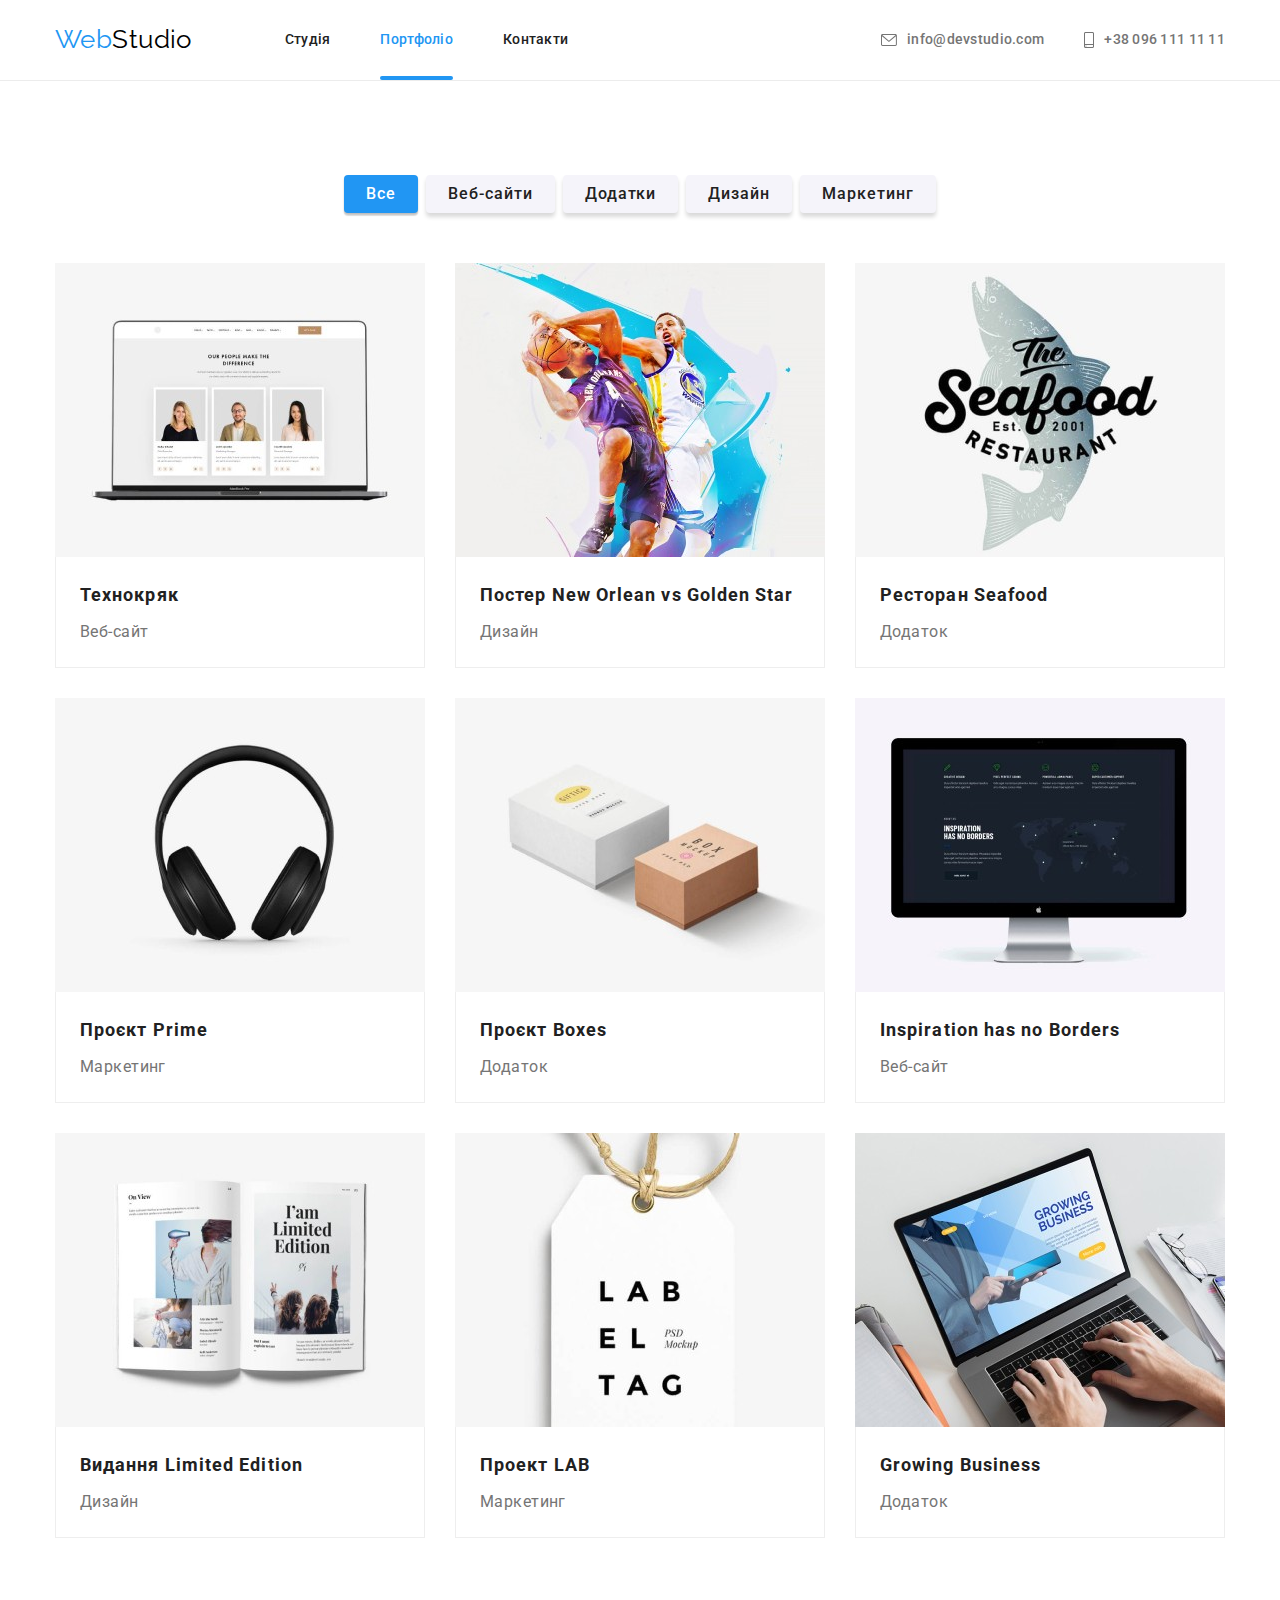
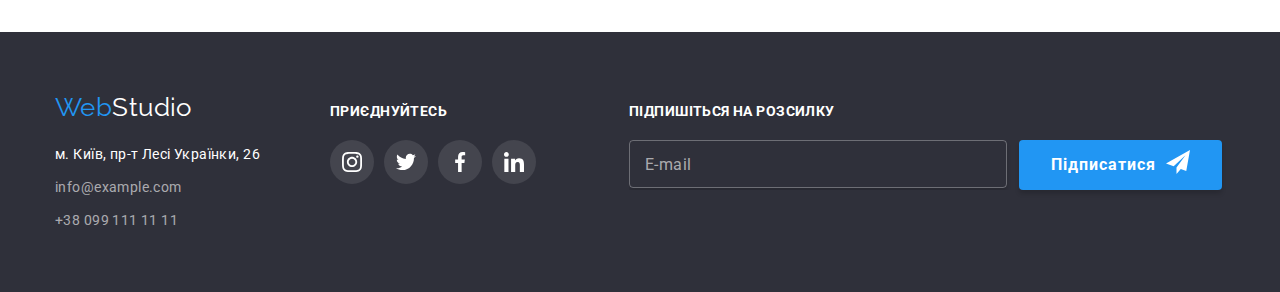
==== commit 9d2647be: "fix comment" ====
--- a/portfolio.html
+++ b/portfolio.html
@@ -27,7 +27,7 @@
         <nav class="page-header__nav">
           <ul class="list site-nav">
             <li class="site-nav__item">
-              <a href="/" class="site-nav__link">Студія</a>
+              <a href="./index.html" class="site-nav__link">Студія</a>
             </li>
             <li class="site-nav__item">
               <a href="./portfolio.html" class="site-nav__link site-nav__link--current">Портфоліо</a>
--- a/css/main.min.css
+++ b/css/main.min.css
@@ -1,2 +1,2 @@
-:root{--primary-text-color: #757575;--title-text-color: #212121;--accent-color: #2196F3;--primary-white-color: #FFFFFF;--logo-color: #000;--button-bg-color: #F5F4FA;--footer-bg-color: #2F303A;--icon-color: #AFB1B8;--timing-function: cubic-bezier(0.4, 0, 0.2, 1)}.site-nav,.contact,.address,.social-links,.features,.directions,.team,.clients,.filter,.project{padding:0;margin:0;list-style:none}.visually-hidden{position:absolute;white-space:nowrap;width:1px;height:1px;overflow:hidden;border:0;padding:0;clip:rect(0 0 0 0);-webkit-clip-path:inset(50%);clip-path:inset(50%);margin:-1px}.button,.filter__button{display:-webkit-inline-box;display:-ms-inline-flexbox;display:inline-flex;text-align:center;border:none;border-radius:4px;-webkit-box-shadow:0px 4px 4px rgba(0,0,0,0.15);box-shadow:0px 4px 4px rgba(0,0,0,0.15);font-family:'Roboto', sans-serif;font-size:16px;letter-spacing:0.06em;cursor:pointer}body{position:relative;background-color:var(--primary-white-color);color:var(--primary-text-color);font-family:'Roboto', sans-serif;font-weight:400;font-size:14px;line-height:1.7;letter-spacing:0.03em}.page-header{border-bottom:1px solid #ECECEC}.container{width:1200px;margin:0 auto;padding:0 15px}.page-header__main-nav{display:-webkit-box;display:-ms-flexbox;display:flex;-webkit-box-align:center;-ms-flex-align:center;align-items:center}.logo{display:inline-block;color:var(--logo-color);font-family:'Raleway', sans-serif;font-size:26px;line-height:1.2;text-decoration:none}.logo__text{color:var(--accent-color)}.page-header__logo{padding-top:24px;padding-bottom:24px}.page-footer__logo{margin-bottom:20px;color:var(--primary-white-color)}.site-nav{display:-webkit-box;display:-ms-flexbox;display:flex;margin-left:93px}.site-nav__item{position:relative;display:-webkit-box;display:-ms-flexbox;display:flex;-webkit-box-align:center;-ms-flex-align:center;align-items:center;padding-top:32px;padding-bottom:32px}.site-nav__item:not(:last-child){margin-right:50px}.site-nav__link{display:block;color:var(--title-text-color);font-weight:500;line-height:1.14;letter-spacing:0.02em;text-decoration:none;-webkit-transition:color 250ms var(--timing-function);transition:color 250ms var(--timing-function)}.site-nav__link:hover,.site-nav__link :focus{color:var(--accent-color)}.site-nav__link--current{color:var(--accent-color)}.site-nav__link--current::after{position:absolute;bottom:0;left:0;content:"";width:100%;height:4px;background:#2196F3;border-radius:2px}.contact{display:-webkit-box;display:-ms-flexbox;display:flex;-ms-flex-wrap:wrap;flex-wrap:wrap;-webkit-box-align:center;-ms-flex-align:center;align-items:center;margin-left:auto}.contact__item{position:relative;display:-webkit-box;display:-ms-flexbox;display:flex;-webkit-box-align:center;-ms-flex-align:center;align-items:center;padding-top:32px;padding-bottom:32px}.contact__item+.contact__item{margin-left:30px}.contact__link{display:-webkit-box;display:-ms-flexbox;display:flex;-ms-flex-wrap:wrap;flex-wrap:wrap;-webkit-box-align:center;-ms-flex-align:center;align-items:center;margin-left:10px;color:var(--primary-text-color);font-weight:500;line-height:1.14;letter-spacing:0.02em;text-decoration:none;-webkit-transition:color 250ms var(--timing-function);transition:color 250ms var(--timing-function)}.contact__link:hover,.contact__link:focus{color:var(--accent-color)}.contact__icon{display:block;margin-right:10px;fill:var(--primary-text-color);-webkit-transition:fill 250ms var(--timing-function);transition:fill 250ms var(--timing-function)}.contact__link:hover .contact__icon,.contact__link:focus .contact__icon{fill:var(--accent-color)}.button{padding:10px 32px;background-color:var(--accent-color);color:var(--primary-white-color);font-weight:700;line-height:1.9;-webkit-transition:background-color 250ms var(--timing-function);transition:background-color 250ms var(--timing-function)}.button--big{padding:10px 52px}.button:hover,.button:focus{background-color:#188CE8}.button__icon{fill:var(--primary-white-color)}.button__icon--left{margin-left:10px}.section{padding-top:94px;padding-bottom:94px}.section__title{margin-top:0;margin-bottom:50px;color:var(--title-text-color);font-weight:700;font-size:36px;line-height:1.17;text-align:center}.page-footer{padding:60px 0;background-color:var(--footer-bg-color)}.page-footer__container{display:-webkit-box;display:-ms-flexbox;display:flex;-ms-flex-wrap:wrap;flex-wrap:wrap;-webkit-box-align:start;-ms-flex-align:start;align-items:flex-start}.footer__title{margin-top:12px;margin-bottom:20px;color:var(--primary-white-color);font-size:14px;font-weight:700;line-height:1.14;text-transform:uppercase}.address-page{margin-right:70px}.address__item:not(:last-child){margin-bottom:9px}.address__item:first-child .address__link:hover,.address__item:first-child .address__link:focus{color:var(--accent-color)}.address__link{color:rgba(255,255,255,0.6);font-style:normal;text-decoration:none;-webkit-transition:color 250ms var(--timing-function);transition:color 250ms var(--timing-function)}.address__link:hover,.address__link:focus{color:var(--accent-color)}.address__link--white-color{color:var(--primary-white-color);-webkit-transition:color 250ms var(--timing-function);transition:color 250ms var(--timing-function)}.social-page{margin-right:93px}.social-links{display:-webkit-box;display:-ms-flexbox;display:flex;-ms-flex-wrap:wrap;flex-wrap:wrap;-webkit-box-pack:center;-ms-flex-pack:center;justify-content:center}.social__item:not(:last-child){margin-right:10px}.social__item:not(:nth-last-child(-n+4)){margin-bottom:10px}.social__link{display:-webkit-box;display:-ms-flexbox;display:flex;-webkit-box-pack:center;-ms-flex-pack:center;justify-content:center;-webkit-box-align:center;-ms-flex-align:center;align-items:center;width:44px;height:44px;border-radius:50% 50%;-webkit-transition:background-color 250ms var(--timing-function);transition:background-color 250ms var(--timing-function);cursor:pointer}.social__link:hover,.social__link:focus{background-color:var(--accent-color)}.social__link--background{background-color:rgba(255,255,255,0.1)}.social__icon{fill:var(--primary-white-color)}.social__icon--color-gray{fill:var(--icon-color);-webkit-transition:fill 250ms var(--timing-function);transition:fill 250ms var(--timing-function)}.social__link:hover .social__icon--color-gray,.social__link:focus .social__icon--color-gray{fill:var(--primary-white-color)}.form-mail{display:-webkit-box;display:-ms-flexbox;display:flex}.form-mail__field{position:relative;overflow:hidden}.form-mail__input{display:inline-block;min-width:378px;padding:15px 16px;margin-right:12px;background-color:rgba(255,255,255,0);color:var(--primary-text-color);border:1px solid rgba(255,255,255,0.3);-webkit-box-shadow:0px 4px 4px rgba(0,0,0,0.15);box-shadow:0px 4px 4px rgba(0,0,0,0.15);border-radius:4px;outline:transparent;-webkit-transition:border 250ms var(--timing-function);transition:border 250ms var(--timing-function)}.form-mail__input:not(:placeholder-shown)+.form-mail__label{-webkit-transform:translateY(150%);transform:translateY(150%)}.form-mail__label{position:absolute;top:50%;left:16px;color:rgba(255,255,255,0.6);font-size:16px;line-height:1.25;-webkit-transform:translateY(-50%);transform:translateY(-50%);-webkit-transition:-webkit-transform 250ms var(--timing-function);transition:-webkit-transform 250ms var(--timing-function);transition:transform 250ms var(--timing-function);transition:transform 250ms var(--timing-function), -webkit-transform 250ms var(--timing-function)}.form-mail__input:hover+.form-mail__label,.form-mail__input:focus+.form-mail__label{-webkit-transform:translateY(150%);transform:translateY(150%)}.backdrop{position:fixed;top:0;left:0;width:100%;height:100%;background-color:rgba(0,0,0,0.2);opacity:1;-webkit-transition:opacity 1000ms var(--timing-function);transition:opacity 1000ms var(--timing-function)}.backdrop.is-hidden{opacity:0;pointer-events:none}.backdrop.is-hidden .modal{-webkit-transform:translate(-50%, -50%) scale(0);transform:translate(-50%, -50%) scale(0)}.modal{position:absolute;min-width:528px;top:50%;left:50%;padding:40px;text-align:center;background-color:#FFFFFF;-webkit-box-shadow:0px 1px 3px rgba(0,0,0,0.12),0px 1px 1px rgba(0,0,0,0.14),0px 2px 1px rgba(0,0,0,0.2);box-shadow:0px 1px 3px rgba(0,0,0,0.12),0px 1px 1px rgba(0,0,0,0.14),0px 2px 1px rgba(0,0,0,0.2);border-radius:4px;-webkit-transform:translate(-50%, -50%) scale(1);transform:translate(-50%, -50%) scale(1);-webkit-transition:-webkit-transform 500ms var(--timing-function) 1000ms;transition:-webkit-transform 500ms var(--timing-function) 1000ms;transition:transform 500ms var(--timing-function) 1000ms;transition:transform 500ms var(--timing-function) 1000ms, -webkit-transform 500ms var(--timing-function) 1000ms}.modal__close{position:absolute;top:8px;right:8px;width:30px;height:30px;background-color:var(--primary-white-color);border:1px solid rgba(0,0,0,0.1);border-radius:50% 50%;-webkit-transition:border 250ms var(--timing-function);transition:border 250ms var(--timing-function);-webkit-transition:fill 250ms var(--timing-function);transition:fill 250ms var(--timing-function);cursor:pointer}.modal__close:hover,.modal__close:focus{border:1px solid var(--accent-color);fill:var(--accent-color)}.form-legend{margin-bottom:12px;color:var(--title-text-color);font-weight:700;font-size:20px;line-height:1.15}.form-modal{width:100%;margin-left:auto;margin-right:auto}.form-modal__field{position:relative;display:-webkit-box;display:-ms-flexbox;display:flex;-webkit-box-orient:vertical;-webkit-box-direction:normal;-ms-flex-direction:column;flex-direction:column;text-align:left;font-size:12px;line-height:1.17;letter-spacing:0.01em}.form-modal__field:not(:nth-last-child(3)){margin-bottom:10px}.form-modal__field:nth-last-child(3){margin-bottom:20px}.form-modal__input{margin:0;padding:11px 12px 11px 42px;color:#000;border:1px solid rgba(33,33,33,0.2);border-radius:4px;font-family:'Roboto', sans-serif;font-weight:400;font-size:16px;line-height:0;-webkit-transition:border 250ms var(--timing-function);transition:border 250ms var(--timing-function);cursor:pointer}.form-modal__input:hover,.form-modal__input:focus{border:1px solid var(--accent-color)}.form-modal__comment{resize:none;padding:11px 16px;color:#000;border:1px solid rgba(33,33,33,0.2);border-radius:4px;cursor:pointer}.form-modal__comment::-webkit-input-placeholder{color:rgba(117,117,117,0.5)}.form-modal__comment:-ms-input-placeholder{color:rgba(117,117,117,0.5)}.form-modal__comment::-ms-input-placeholder{color:rgba(117,117,117,0.5)}.form-modal__comment::placeholder{color:rgba(117,117,117,0.5)}.form-modal__comment:hover,.form-modal__comment:focus{border:1px solid var(--accent-color)}.form-modal__label{margin-bottom:4px}.form-modal__icon{position:absolute;bottom:calc(0% + 12px);left:12px;fill:var(--title-text-color);-webkit-transition:fill 250ms var(--timing-function);transition:fill 250ms var(--timing-function)}.form-modal__field:hover .form-modal__icon,.form-modal__input:focus+.form-modal__icon{fill:var(--accent-color)}.form-modal__field-check{display:-webkit-box;display:-ms-flexbox;display:flex;margin-bottom:30px;-webkit-box-align:center;-ms-flex-align:center;align-items:center;-webkit-box-pack:center;-ms-flex-pack:center;justify-content:center;cursor:pointer}.form-modal__input-check{-webkit-appearance:none;-moz-appearance:none;appearance:none;position:absolute}.form-modal__input-check:checked+.form-modal__box-check{border-color:var(--accent-color);background-color:var(--accent-color);background-origin:content-box}.form-modal__input-check:checked+.form-modal__box-check .form-modal__icon-check{fill:var(--primary-white-color)}.form-modal__box-check{position:relative;display:inline-block;width:16px;height:15px;margin-right:9px;border:2px solid var(--title-text-color);border-radius:4px;-webkit-transition:background-color 250ms var(--timing-function);transition:background-color 250ms var(--timing-function);-webkit-transition:border 250ms var(--timing-function);transition:border 250ms var(--timing-function)}.form-modal__input-check:focus+.form-modal__box-check{outline:var(--accent-color);border:2px solid blue}.form-modal__icon-check{position:absolute;top:50%;left:50%;-webkit-transform:translate(-50%, -50%);transform:translate(-50%, -50%);fill:transparent;-webkit-transition:fill 250ms var(--timing-function);transition:fill 250ms var(--timing-function)}.form-modal__link{color:var(--accent-color)}.hero{max-width:1600px;min-height:600px;margin-left:auto;margin-right:auto;padding-top:200px;padding-bottom:200px;text-align:center;background-color:var(--primary-text-colo);background-image:-webkit-gradient(linear, left top, right top, from(rgba(47,48,58,0.4)), to(rgba(47,48,58,0.4))),url(../images/bagraund-img.jpeg);background-image:linear-gradient(to right, rgba(47,48,58,0.4), rgba(47,48,58,0.4)),url(../images/bagraund-img.jpeg);background-repeat:no-repeat;background-size:cover;background-position:center}.hero__title{max-width:696px;margin-top:0;margin-bottom:30px;margin-left:auto;margin-right:auto;color:var(--primary-white-color);font-weight:900;font-size:44px;line-height:1.36;letter-spacing:0.06em;text-transform:uppercase}.features-page{padding-bottom:0}.features{display:-webkit-box;display:-ms-flexbox;display:flex;-ms-flex-wrap:wrap;flex-wrap:wrap}.features__item{width:calc((100% - 90px) / 4)}.features__item:not(:nth-child(4n)){margin-right:30px}.features__item:not(:nth-last-child(-n+4)){margin-bottom:30px}.features__icon-box{display:-webkit-box;display:-ms-flexbox;display:flex;-webkit-box-align:center;-ms-flex-align:center;align-items:center;-webkit-box-pack:center;-ms-flex-pack:center;justify-content:center;height:120px;margin-bottom:30px;background-color:var(--button-bg-color);border-radius:4px}.features__title{margin-top:0;margin-bottom:10;color:var(--title-text-color);font-weight:700;font-size:14px;line-height:1.14;text-transform:uppercase}.features__text{margin-top:0;margin-bottom:0}.directions{display:-webkit-box;display:-ms-flexbox;display:flex;-ms-flex-wrap:wrap;flex-wrap:wrap}.directions__item{position:relative;width:calc((100% - 60px) / 3);line-height:0}.directions__item:not(:nth-child(3n)){margin-right:30px}.directions__item:not(:nth-last-child(-n+3)){margin-bottom:30px}.directions__text{position:absolute;width:100%;left:0;bottom:0;margin:0;padding:27px 0;background-color:rgba(47,48,58,0.8);color:#FFFFFF;font-weight:700;line-height:1.14;text-align:center;text-transform:uppercase}.team-page{background-color:var(--button-bg-color)}.team{display:-webkit-box;display:-ms-flexbox;display:flex;-ms-flex-wrap:wrap;flex-wrap:wrap}.team__item{text-align:center;width:calc((100% - 90px) / 4);padding-bottom:30px;background-color:var(--primary-white-color);-webkit-box-shadow:0px 1px 3px rgba(0,0,0,0.12),0px 1px 1px rgba(0,0,0,0.14),0px 2px 1px rgba(0,0,0,0.2);box-shadow:0px 1px 3px rgba(0,0,0,0.12),0px 1px 1px rgba(0,0,0,0.14),0px 2px 1px rgba(0,0,0,0.2);border-radius:0px 0px 4px 4px}.team__item:not(:nth-child(4n)){margin-right:30px}.team__item:not(:nth-last-child(-n+4)){margin-bottom:30px}.team__photo{margin-bottom:30px}.team__title{margin-top:0;margin-bottom:10px;color:var(--title-text-color);font-weight:500;font-size:16px;line-height:1.18}.team__text{margin-top:0;margin-bottom:16px;font-size:16px;line-height:1.19}.clients{display:-webkit-box;display:-ms-flexbox;display:flex;-ms-flex-wrap:wrap;flex-wrap:wrap}.clients__item{display:block;width:calc((100% - 150px) / 6)}.clients__item:not(:nth-child(6n)){margin-right:30px}.clients__item:not(:nth-last-child(-n+6)){margin-bottom:30px}.clients__link{display:-webkit-box;display:-ms-flexbox;display:flex;-webkit-box-pack:center;-ms-flex-pack:center;justify-content:center;-webkit-box-align:center;-ms-flex-align:center;align-items:center;height:92px;border:1px solid var(--icon-color);border-radius:4px;-webkit-transition:border 250ms var(--timing-function);transition:border 250ms var(--timing-function);cursor:pointer}.clients__link:hover,.clients__link:focus{border:1px solid var(--accent-color)}.clients__icon{fill:var(--icon-color);-webkit-transition:fill 250ms var(--timing-function);transition:fill 250ms var(--timing-function)}.clients__link:hover .clients__icon,.clients__link:focus .clients__icon{fill:var(--accent-color)}.filter{display:-webkit-box;display:-ms-flexbox;display:flex;-ms-flex-wrap:wrap;flex-wrap:wrap;-webkit-box-pack:center;-ms-flex-pack:center;justify-content:center;margin-bottom:50px}.filter:not(:last-child){margin-right:8px}.filter__button{padding:6px 22px;background-color:var(--button-bg-color);color:var(--title-text-color);font-weight:500;line-height:1.6;-webkit-transition:background-color 250ms var(--timing-function);transition:background-color 250ms var(--timing-function);-webkit-transition:color 250ms var(--timing-function);transition:color 250ms var(--timing-function);-webkit-transition:-webkit-box-shadow 250ms var(--timing-function);transition:-webkit-box-shadow 250ms var(--timing-function);transition:box-shadow 250ms var(--timing-function);transition:box-shadow 250ms var(--timing-function), -webkit-box-shadow 250ms var(--timing-function)}.filter__button:hover,.filter__button:focus,.filter__button-active{background-color:var(--accent-color);color:var(--primary-white-color);-webkit-box-shadow:0px 3px 1px rgba(0,0,0,0.1),0px 1px 2px rgba(0,0,0,0.08),0px 2px 2px rgba(0,0,0,0.12);box-shadow:0px 3px 1px rgba(0,0,0,0.1),0px 1px 2px rgba(0,0,0,0.08),0px 2px 2px rgba(0,0,0,0.12)}.project{display:-webkit-box;display:-ms-flexbox;display:flex;-ms-flex-wrap:wrap;flex-wrap:wrap;margin:-15px}.project__item{margin:15px;width:370px;line-height:0}.project__link{display:block;text-decoration:none;-webkit-transition:-webkit-box-shadow 250ms var(--timing-function);transition:-webkit-box-shadow 250ms var(--timing-function);transition:box-shadow 250ms var(--timing-function);transition:box-shadow 250ms var(--timing-function), -webkit-box-shadow 250ms var(--timing-function);cursor:pointer}.project__link:hover,.project__link:focus{-webkit-box-shadow:0px 1px 1px rgba(0,0,0,0.12),0px 4px 4px rgba(0,0,0,0.06),1px 4px 6px rgba(0,0,0,0.16);box-shadow:0px 1px 1px rgba(0,0,0,0.12),0px 4px 4px rgba(0,0,0,0.06),1px 4px 6px rgba(0,0,0,0.16)}.project__thumb{position:relative;overflow:hidden}.project__thumb::before{position:absolute;content:"";width:100%;height:100%;background-color:rgba(33,150,243,0.9);-webkit-transform:translateY(100%);transform:translateY(100%);-webkit-transition:-webkit-transform 250ms var(--timing-function);transition:-webkit-transform 250ms var(--timing-function);transition:transform 250ms var(--timing-function);transition:transform 250ms var(--timing-function), -webkit-transform 250ms var(--timing-function)}.project__link:hover .project__thumb::before,.project__link:focus .project__thumb::before{-webkit-transform:translateY(0);transform:translateY(0)}.project__label{position:absolute;width:322px;margin:0;top:150%;left:50%;color:#FFFFFF;font-size:18px;line-height:1.56;-webkit-transform:translate(-50%, -50%);transform:translate(-50%, -50%);-webkit-transition:-webkit-transform 250ms var(--timing-function);transition:-webkit-transform 250ms var(--timing-function);transition:transform 250ms var(--timing-function);transition:transform 250ms var(--timing-function), -webkit-transform 250ms var(--timing-function)}.project__link:hover .project__label,.project__link:focus .project__label{-webkit-transform:translate(-50%, -225%);transform:translate(-50%, -225%)}.project__description{padding:20px 24px;border-right:1px solid #EEEEEE;border-left:1px solid #EEEEEE;border-bottom:1px solid #EEEEEE;text-align:left}.project__title{margin-top:0;margin-bottom:4px;color:var(--title-text-color);font-weight:700;font-size:18px;line-height:2;letter-spacing:0.06em}.project__text{margin-top:0;margin-bottom:0;color:var(--primary-text-color);font-size:16px;line-height:1.88}
+:root{--primary-text-color: #757575;--title-text-color: #212121;--accent-color: #2196F3;--primary-white-color: #FFFFFF;--logo-color: #000;--button-bg-color: #F5F4FA;--footer-bg-color: #2F303A;--icon-color: #AFB1B8;--timing-function: cubic-bezier(0.4, 0, 0.2, 1)}.site-nav,.contact,.address,.social-links,.features,.directions,.team,.clients,.filter,.project{padding:0;margin:0;list-style:none}.visually-hidden{position:absolute;white-space:nowrap;width:1px;height:1px;overflow:hidden;border:0;padding:0;clip:rect(0 0 0 0);-webkit-clip-path:inset(50%);clip-path:inset(50%);margin:-1px}.button,.filter__button{display:-webkit-inline-box;display:-ms-inline-flexbox;display:inline-flex;text-align:center;border:none;border-radius:4px;-webkit-box-shadow:0px 4px 4px rgba(0,0,0,0.15);box-shadow:0px 4px 4px rgba(0,0,0,0.15);font-family:'Roboto', sans-serif;font-size:16px;letter-spacing:0.06em;cursor:pointer}body{position:relative;background-color:var(--primary-white-color);color:var(--primary-text-color);font-family:'Roboto', sans-serif;font-weight:400;font-size:14px;line-height:1.7;letter-spacing:0.03em}.page-header{border-bottom:1px solid #ECECEC}.container{width:1200px;margin:0 auto;padding:0 15px}.page-header__main-nav{display:-webkit-box;display:-ms-flexbox;display:flex;-webkit-box-align:center;-ms-flex-align:center;align-items:center}.logo{display:inline-block;color:var(--logo-color);font-family:'Raleway', sans-serif;font-size:26px;line-height:1.2;text-decoration:none}.logo__text{color:var(--accent-color)}.page-header__logo{padding-top:24px;padding-bottom:24px}.page-footer__logo{margin-bottom:20px;color:var(--primary-white-color)}.site-nav{display:-webkit-box;display:-ms-flexbox;display:flex;margin-left:93px}.site-nav__item{position:relative;display:-webkit-box;display:-ms-flexbox;display:flex;-webkit-box-align:center;-ms-flex-align:center;align-items:center;padding-top:32px;padding-bottom:32px}.site-nav__item:not(:last-child){margin-right:50px}.site-nav__link{display:block;color:var(--title-text-color);font-weight:500;line-height:1.14;letter-spacing:0.02em;text-decoration:none;-webkit-transition:color 250ms var(--timing-function);transition:color 250ms var(--timing-function)}.site-nav__link:hover,.site-nav__link :focus{color:var(--accent-color)}.site-nav__link--current{color:var(--accent-color)}.site-nav__link--current::after{position:absolute;bottom:0;left:0;content:"";width:100%;height:4px;background:#2196F3;border-radius:2px}.contact{display:-webkit-box;display:-ms-flexbox;display:flex;-ms-flex-wrap:wrap;flex-wrap:wrap;-webkit-box-align:center;-ms-flex-align:center;align-items:center;margin-left:auto}.contact__item{position:relative;display:-webkit-box;display:-ms-flexbox;display:flex;-webkit-box-align:center;-ms-flex-align:center;align-items:center;padding-top:32px;padding-bottom:32px}.contact__item+.contact__item{margin-left:30px}.contact__link{display:-webkit-box;display:-ms-flexbox;display:flex;-ms-flex-wrap:wrap;flex-wrap:wrap;-webkit-box-align:center;-ms-flex-align:center;align-items:center;margin-left:10px;color:var(--primary-text-color);font-weight:500;line-height:1.14;letter-spacing:0.02em;text-decoration:none;-webkit-transition:color 250ms var(--timing-function);transition:color 250ms var(--timing-function)}.contact__link:hover,.contact__link:focus{color:var(--accent-color)}.contact__icon{display:block;margin-right:10px;fill:var(--primary-text-color);-webkit-transition:fill 250ms var(--timing-function);transition:fill 250ms var(--timing-function)}.contact__link:hover .contact__icon,.contact__link:focus .contact__icon{fill:var(--accent-color)}.button{padding:10px 32px;background-color:var(--accent-color);color:var(--primary-white-color);font-weight:700;line-height:1.9;-webkit-transition:background-color 250ms var(--timing-function);transition:background-color 250ms var(--timing-function)}.button--big{padding:10px 52px}.button:hover,.button:focus{background-color:#188CE8}.button__icon{fill:var(--primary-white-color)}.button__icon--left{margin-left:10px}.section{padding-top:94px;padding-bottom:94px}.section__title{margin-top:0;margin-bottom:50px;color:var(--title-text-color);font-weight:700;font-size:36px;line-height:1.17;text-align:center}.page-footer{padding:60px 0;background-color:var(--footer-bg-color)}.page-footer__container{display:-webkit-box;display:-ms-flexbox;display:flex;-ms-flex-wrap:wrap;flex-wrap:wrap;-webkit-box-align:start;-ms-flex-align:start;align-items:flex-start}.footer__title{margin-top:12px;margin-bottom:20px;color:var(--primary-white-color);font-size:14px;font-weight:700;line-height:1.14;text-transform:uppercase}.address-page{margin-right:70px}.address__item:not(:last-child){margin-bottom:9px}.address__item:first-child .address__link:hover,.address__item:first-child .address__link:focus{color:var(--accent-color)}.address__link{color:rgba(255,255,255,0.6);font-style:normal;text-decoration:none;-webkit-transition:color 250ms var(--timing-function);transition:color 250ms var(--timing-function)}.address__link:hover,.address__link:focus{color:var(--accent-color)}.address__link--white-color{color:var(--primary-white-color);-webkit-transition:color 250ms var(--timing-function);transition:color 250ms var(--timing-function)}.social-page{margin-right:93px}.social-links{display:-webkit-box;display:-ms-flexbox;display:flex;-ms-flex-wrap:wrap;flex-wrap:wrap;-webkit-box-pack:center;-ms-flex-pack:center;justify-content:center}.social__item:not(:last-child){margin-right:10px}.social__item:not(:nth-last-child(-n+4)){margin-bottom:10px}.social__link{display:-webkit-box;display:-ms-flexbox;display:flex;-webkit-box-pack:center;-ms-flex-pack:center;justify-content:center;-webkit-box-align:center;-ms-flex-align:center;align-items:center;width:44px;height:44px;border-radius:50% 50%;-webkit-transition:background-color 250ms var(--timing-function);transition:background-color 250ms var(--timing-function);cursor:pointer}.social__link:hover,.social__link:focus{background-color:var(--accent-color)}.social__link--background{background-color:rgba(255,255,255,0.1)}.social__icon{fill:var(--primary-white-color)}.social__icon--color-gray{fill:var(--icon-color);-webkit-transition:fill 250ms var(--timing-function);transition:fill 250ms var(--timing-function)}.social__link:hover .social__icon--color-gray,.social__link:focus .social__icon--color-gray{fill:var(--primary-white-color)}.form-mail{display:-webkit-box;display:-ms-flexbox;display:flex}.form-mail__field{position:relative;overflow:hidden}.form-mail__input{display:inline-block;min-width:378px;padding:15px 16px;margin-right:12px;background-color:rgba(255,255,255,0);color:var(--primary-text-color);border:1px solid rgba(255,255,255,0.3);-webkit-box-shadow:0px 4px 4px rgba(0,0,0,0.15);box-shadow:0px 4px 4px rgba(0,0,0,0.15);border-radius:4px;outline:transparent;-webkit-transition:border 250ms var(--timing-function);transition:border 250ms var(--timing-function)}.form-mail__input:not(:placeholder-shown)+.form-mail__label{-webkit-transform:translateY(150%);transform:translateY(150%)}.form-mail__label{position:absolute;top:50%;left:16px;color:rgba(255,255,255,0.6);font-size:16px;line-height:1.25;-webkit-transform:translateY(-50%);transform:translateY(-50%);-webkit-transition:-webkit-transform 250ms var(--timing-function);transition:-webkit-transform 250ms var(--timing-function);transition:transform 250ms var(--timing-function);transition:transform 250ms var(--timing-function), -webkit-transform 250ms var(--timing-function)}.form-mail__input:hover+.form-mail__label,.form-mail__input:focus+.form-mail__label{-webkit-transform:translateY(150%);transform:translateY(150%)}.backdrop{position:fixed;top:0;left:0;width:100%;height:100%;background-color:rgba(0,0,0,0.2);opacity:1;-webkit-transition:opacity 1000ms var(--timing-function);transition:opacity 1000ms var(--timing-function)}.backdrop.is-hidden{opacity:0;pointer-events:none}.backdrop.is-hidden .modal{-webkit-transform:translate(-50%, -50%) scale(0);transform:translate(-50%, -50%) scale(0)}.modal{position:absolute;min-width:528px;top:50%;left:50%;padding:40px;text-align:center;background-color:#FFFFFF;-webkit-box-shadow:0px 1px 3px rgba(0,0,0,0.12),0px 1px 1px rgba(0,0,0,0.14),0px 2px 1px rgba(0,0,0,0.2);box-shadow:0px 1px 3px rgba(0,0,0,0.12),0px 1px 1px rgba(0,0,0,0.14),0px 2px 1px rgba(0,0,0,0.2);border-radius:4px;-webkit-transform:translate(-50%, -50%) scale(1);transform:translate(-50%, -50%) scale(1);-webkit-transition:-webkit-transform 500ms var(--timing-function) 1000ms;transition:-webkit-transform 500ms var(--timing-function) 1000ms;transition:transform 500ms var(--timing-function) 1000ms;transition:transform 500ms var(--timing-function) 1000ms, -webkit-transform 500ms var(--timing-function) 1000ms}.modal__close{position:absolute;top:8px;right:8px;width:30px;height:30px;background-color:var(--primary-white-color);border:1px solid rgba(0,0,0,0.1);border-radius:50% 50%;-webkit-transition:border 250ms var(--timing-function),fill 250ms var(--timing-function);transition:border 250ms var(--timing-function),fill 250ms var(--timing-function);cursor:pointer}.modal__close:hover,.modal__close:focus{border:1px solid var(--accent-color);fill:var(--accent-color)}.form-legend{margin-bottom:12px;color:var(--title-text-color);font-weight:700;font-size:20px;line-height:1.15}.form-modal{width:100%;margin-left:auto;margin-right:auto}.form-modal__field{position:relative;display:-webkit-box;display:-ms-flexbox;display:flex;-webkit-box-orient:vertical;-webkit-box-direction:normal;-ms-flex-direction:column;flex-direction:column;text-align:left;font-size:12px;line-height:1.17;letter-spacing:0.01em}.form-modal__field:not(:nth-last-child(3)){margin-bottom:10px}.form-modal__field:nth-last-child(3){margin-bottom:20px}.form-modal__input{margin:0;padding:11px 12px 11px 42px;color:#000;border:1px solid rgba(33,33,33,0.2);border-radius:4px;font-family:'Roboto', sans-serif;font-weight:400;font-size:16px;line-height:0;-webkit-transition:border 250ms var(--timing-function);transition:border 250ms var(--timing-function);cursor:pointer}.form-modal__input:hover,.form-modal__input:focus{border:1px solid var(--accent-color)}.form-modal__comment{resize:none;padding:11px 16px;color:#000;border:1px solid rgba(33,33,33,0.2);border-radius:4px;-webkit-transition:border 250ms var(--timing-function);transition:border 250ms var(--timing-function);cursor:pointer}.form-modal__comment::-webkit-input-placeholder{color:rgba(117,117,117,0.5)}.form-modal__comment:-ms-input-placeholder{color:rgba(117,117,117,0.5)}.form-modal__comment::-ms-input-placeholder{color:rgba(117,117,117,0.5)}.form-modal__comment::placeholder{color:rgba(117,117,117,0.5)}.form-modal__comment:hover,.form-modal__comment:focus{border:1px solid var(--accent-color)}.form-modal__label{margin-bottom:4px}.form-modal__icon{position:absolute;bottom:calc(0% + 12px);left:12px;fill:var(--title-text-color);-webkit-transition:fill 250ms var(--timing-function);transition:fill 250ms var(--timing-function)}.form-modal__field:hover .form-modal__icon,.form-modal__input:focus+.form-modal__icon{fill:var(--accent-color)}.form-modal__field-check{display:-webkit-box;display:-ms-flexbox;display:flex;margin-bottom:30px;-webkit-box-align:center;-ms-flex-align:center;align-items:center;-webkit-box-pack:center;-ms-flex-pack:center;justify-content:center;cursor:pointer}.form-modal__input-check{-webkit-appearance:none;-moz-appearance:none;appearance:none;position:absolute}.form-modal__input-check:checked+.form-modal__box-check{border-color:var(--accent-color);background-color:var(--accent-color);background-origin:content-box}.form-modal__input-check:checked+.form-modal__box-check .form-modal__icon-check{fill:var(--primary-white-color)}.form-modal__box-check{position:relative;display:inline-block;width:16px;height:15px;margin-right:9px;border:2px solid var(--title-text-color);border-radius:4px;-webkit-transition:background-color 250ms var(--timing-function),border 250ms var(--timing-function);transition:background-color 250ms var(--timing-function),border 250ms var(--timing-function)}.form-modal__input-check:focus+.form-modal__box-check{outline:var(--accent-color);border:2px solid blue}.form-modal__icon-check{position:absolute;top:50%;left:50%;-webkit-transform:translate(-50%, -50%);transform:translate(-50%, -50%);fill:transparent;-webkit-transition:fill 250ms var(--timing-function);transition:fill 250ms var(--timing-function)}.form-modal__link{color:var(--accent-color)}.hero{max-width:1600px;min-height:600px;margin-left:auto;margin-right:auto;padding-top:200px;padding-bottom:200px;text-align:center;background-color:var(--primary-text-colo);background-image:-webkit-gradient(linear, left top, right top, from(rgba(47,48,58,0.4)), to(rgba(47,48,58,0.4))),url(../images/bagraund-img.jpeg);background-image:linear-gradient(to right, rgba(47,48,58,0.4), rgba(47,48,58,0.4)),url(../images/bagraund-img.jpeg);background-repeat:no-repeat;background-size:cover;background-position:center}.hero__title{max-width:696px;margin-top:0;margin-bottom:30px;margin-left:auto;margin-right:auto;color:var(--primary-white-color);font-weight:900;font-size:44px;line-height:1.36;letter-spacing:0.06em;text-transform:uppercase}.features-page{padding-bottom:0}.features{display:-webkit-box;display:-ms-flexbox;display:flex;-ms-flex-wrap:wrap;flex-wrap:wrap}.features__item{width:calc((100% - 90px) / 4)}.features__item:not(:nth-child(4n)){margin-right:30px}.features__item:not(:nth-last-child(-n+4)){margin-bottom:30px}.features__icon-box{display:-webkit-box;display:-ms-flexbox;display:flex;-webkit-box-align:center;-ms-flex-align:center;align-items:center;-webkit-box-pack:center;-ms-flex-pack:center;justify-content:center;height:120px;margin-bottom:30px;background-color:var(--button-bg-color);border-radius:4px}.features__title{margin-top:0;margin-bottom:10;color:var(--title-text-color);font-weight:700;font-size:14px;line-height:1.14;text-transform:uppercase}.features__text{margin-top:0;margin-bottom:0}.directions{display:-webkit-box;display:-ms-flexbox;display:flex;-ms-flex-wrap:wrap;flex-wrap:wrap}.directions__item{position:relative;width:calc((100% - 60px) / 3);line-height:0}.directions__item:not(:nth-child(3n)){margin-right:30px}.directions__item:not(:nth-last-child(-n+3)){margin-bottom:30px}.directions__text{position:absolute;width:100%;left:0;bottom:0;margin:0;padding:27px 0;background-color:rgba(47,48,58,0.8);color:#FFFFFF;font-weight:700;line-height:1.14;text-align:center;text-transform:uppercase}.team-page{background-color:var(--button-bg-color)}.team{display:-webkit-box;display:-ms-flexbox;display:flex;-ms-flex-wrap:wrap;flex-wrap:wrap}.team__item{text-align:center;width:calc((100% - 90px) / 4);padding-bottom:30px;background-color:var(--primary-white-color);-webkit-box-shadow:0px 1px 3px rgba(0,0,0,0.12),0px 1px 1px rgba(0,0,0,0.14),0px 2px 1px rgba(0,0,0,0.2);box-shadow:0px 1px 3px rgba(0,0,0,0.12),0px 1px 1px rgba(0,0,0,0.14),0px 2px 1px rgba(0,0,0,0.2);border-radius:0px 0px 4px 4px}.team__item:not(:nth-child(4n)){margin-right:30px}.team__item:not(:nth-last-child(-n+4)){margin-bottom:30px}.team__photo{margin-bottom:30px}.team__title{margin-top:0;margin-bottom:10px;color:var(--title-text-color);font-weight:500;font-size:16px;line-height:1.18}.team__text{margin-top:0;margin-bottom:16px;font-size:16px;line-height:1.19}.clients{display:-webkit-box;display:-ms-flexbox;display:flex;-ms-flex-wrap:wrap;flex-wrap:wrap}.clients__item{display:block;width:calc((100% - 150px) / 6)}.clients__item:not(:nth-child(6n)){margin-right:30px}.clients__item:not(:nth-last-child(-n+6)){margin-bottom:30px}.clients__link{display:-webkit-box;display:-ms-flexbox;display:flex;-webkit-box-pack:center;-ms-flex-pack:center;justify-content:center;-webkit-box-align:center;-ms-flex-align:center;align-items:center;height:92px;border:1px solid var(--icon-color);border-radius:4px;-webkit-transition:border 250ms var(--timing-function);transition:border 250ms var(--timing-function);cursor:pointer}.clients__link:hover,.clients__link:focus{border:1px solid var(--accent-color)}.clients__icon{fill:var(--icon-color);-webkit-transition:fill 250ms var(--timing-function);transition:fill 250ms var(--timing-function)}.clients__link:hover .clients__icon,.clients__link:focus .clients__icon{fill:var(--accent-color)}.filter{display:-webkit-box;display:-ms-flexbox;display:flex;-ms-flex-wrap:wrap;flex-wrap:wrap;-webkit-box-pack:center;-ms-flex-pack:center;justify-content:center;margin-bottom:50px}.filter__item:not(:last-child){margin-right:8px}.filter__button{padding:6px 22px;background-color:var(--button-bg-color);color:var(--title-text-color);font-weight:500;line-height:1.6;-webkit-transition:background-color 250ms var(--timing-function),color 250ms var(--timing-function),-webkit-box-shadow 250ms var(--timing-function);transition:background-color 250ms var(--timing-function),color 250ms var(--timing-function),-webkit-box-shadow 250ms var(--timing-function);transition:background-color 250ms var(--timing-function),color 250ms var(--timing-function),box-shadow 250ms var(--timing-function);transition:background-color 250ms var(--timing-function),color 250ms var(--timing-function),box-shadow 250ms var(--timing-function),-webkit-box-shadow 250ms var(--timing-function)}.filter__button:hover,.filter__button:focus,.filter__button-active{background-color:var(--accent-color);color:var(--primary-white-color);-webkit-box-shadow:0px 3px 1px rgba(0,0,0,0.1),0px 1px 2px rgba(0,0,0,0.08),0px 2px 2px rgba(0,0,0,0.12);box-shadow:0px 3px 1px rgba(0,0,0,0.1),0px 1px 2px rgba(0,0,0,0.08),0px 2px 2px rgba(0,0,0,0.12)}.project{display:-webkit-box;display:-ms-flexbox;display:flex;-ms-flex-wrap:wrap;flex-wrap:wrap;margin:-15px}.project__item{margin:15px;width:370px;line-height:0}.project__link{display:block;text-decoration:none;-webkit-transition:-webkit-box-shadow 250ms var(--timing-function);transition:-webkit-box-shadow 250ms var(--timing-function);transition:box-shadow 250ms var(--timing-function);transition:box-shadow 250ms var(--timing-function), -webkit-box-shadow 250ms var(--timing-function);cursor:pointer}.project__link:hover,.project__link:focus{-webkit-box-shadow:0px 1px 1px rgba(0,0,0,0.12),0px 4px 4px rgba(0,0,0,0.06),1px 4px 6px rgba(0,0,0,0.16);box-shadow:0px 1px 1px rgba(0,0,0,0.12),0px 4px 4px rgba(0,0,0,0.06),1px 4px 6px rgba(0,0,0,0.16)}.project__thumb{position:relative;overflow:hidden}.project__thumb::before{position:absolute;content:"";width:100%;height:100%;background-color:rgba(33,150,243,0.9);-webkit-transform:translateY(100%);transform:translateY(100%);-webkit-transition:-webkit-transform 250ms var(--timing-function);transition:-webkit-transform 250ms var(--timing-function);transition:transform 250ms var(--timing-function);transition:transform 250ms var(--timing-function), -webkit-transform 250ms var(--timing-function)}.project__link:hover .project__thumb::before,.project__link:focus .project__thumb::before{-webkit-transform:translateY(0);transform:translateY(0)}.project__label{position:absolute;width:322px;margin:0;top:150%;left:50%;color:#FFFFFF;font-size:18px;line-height:1.56;-webkit-transform:translate(-50%, -50%);transform:translate(-50%, -50%);-webkit-transition:-webkit-transform 250ms var(--timing-function);transition:-webkit-transform 250ms var(--timing-function);transition:transform 250ms var(--timing-function);transition:transform 250ms var(--timing-function), -webkit-transform 250ms var(--timing-function)}.project__link:hover .project__label,.project__link:focus .project__label{-webkit-transform:translate(-50%, -225%);transform:translate(-50%, -225%)}.project__description{padding:20px 24px;border-right:1px solid #EEEEEE;border-left:1px solid #EEEEEE;border-bottom:1px solid #EEEEEE;text-align:left}.project__title{margin-top:0;margin-bottom:4px;color:var(--title-text-color);font-weight:700;font-size:18px;line-height:2;letter-spacing:0.06em}.project__text{margin-top:0;margin-bottom:0;color:var(--primary-text-color);font-size:16px;line-height:1.88}
 /*# sourceMappingURL=main.min.css.map */